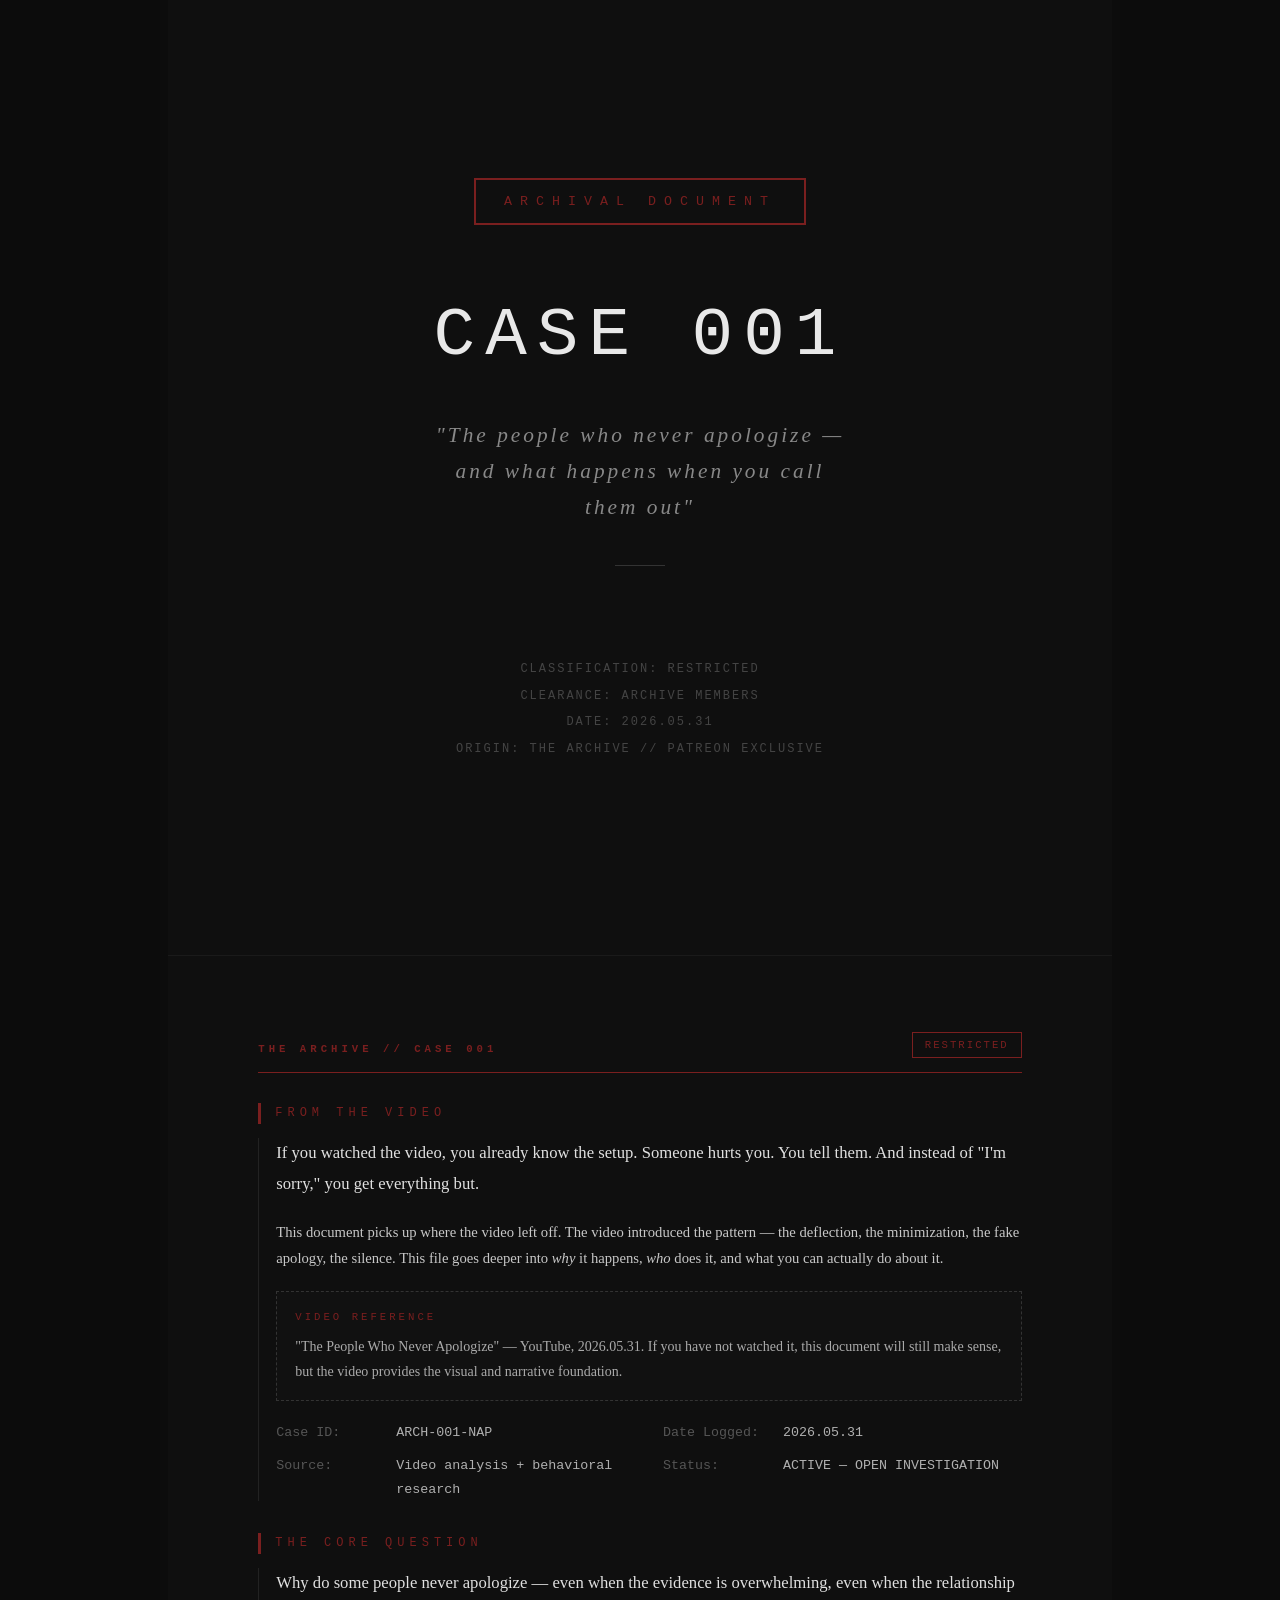
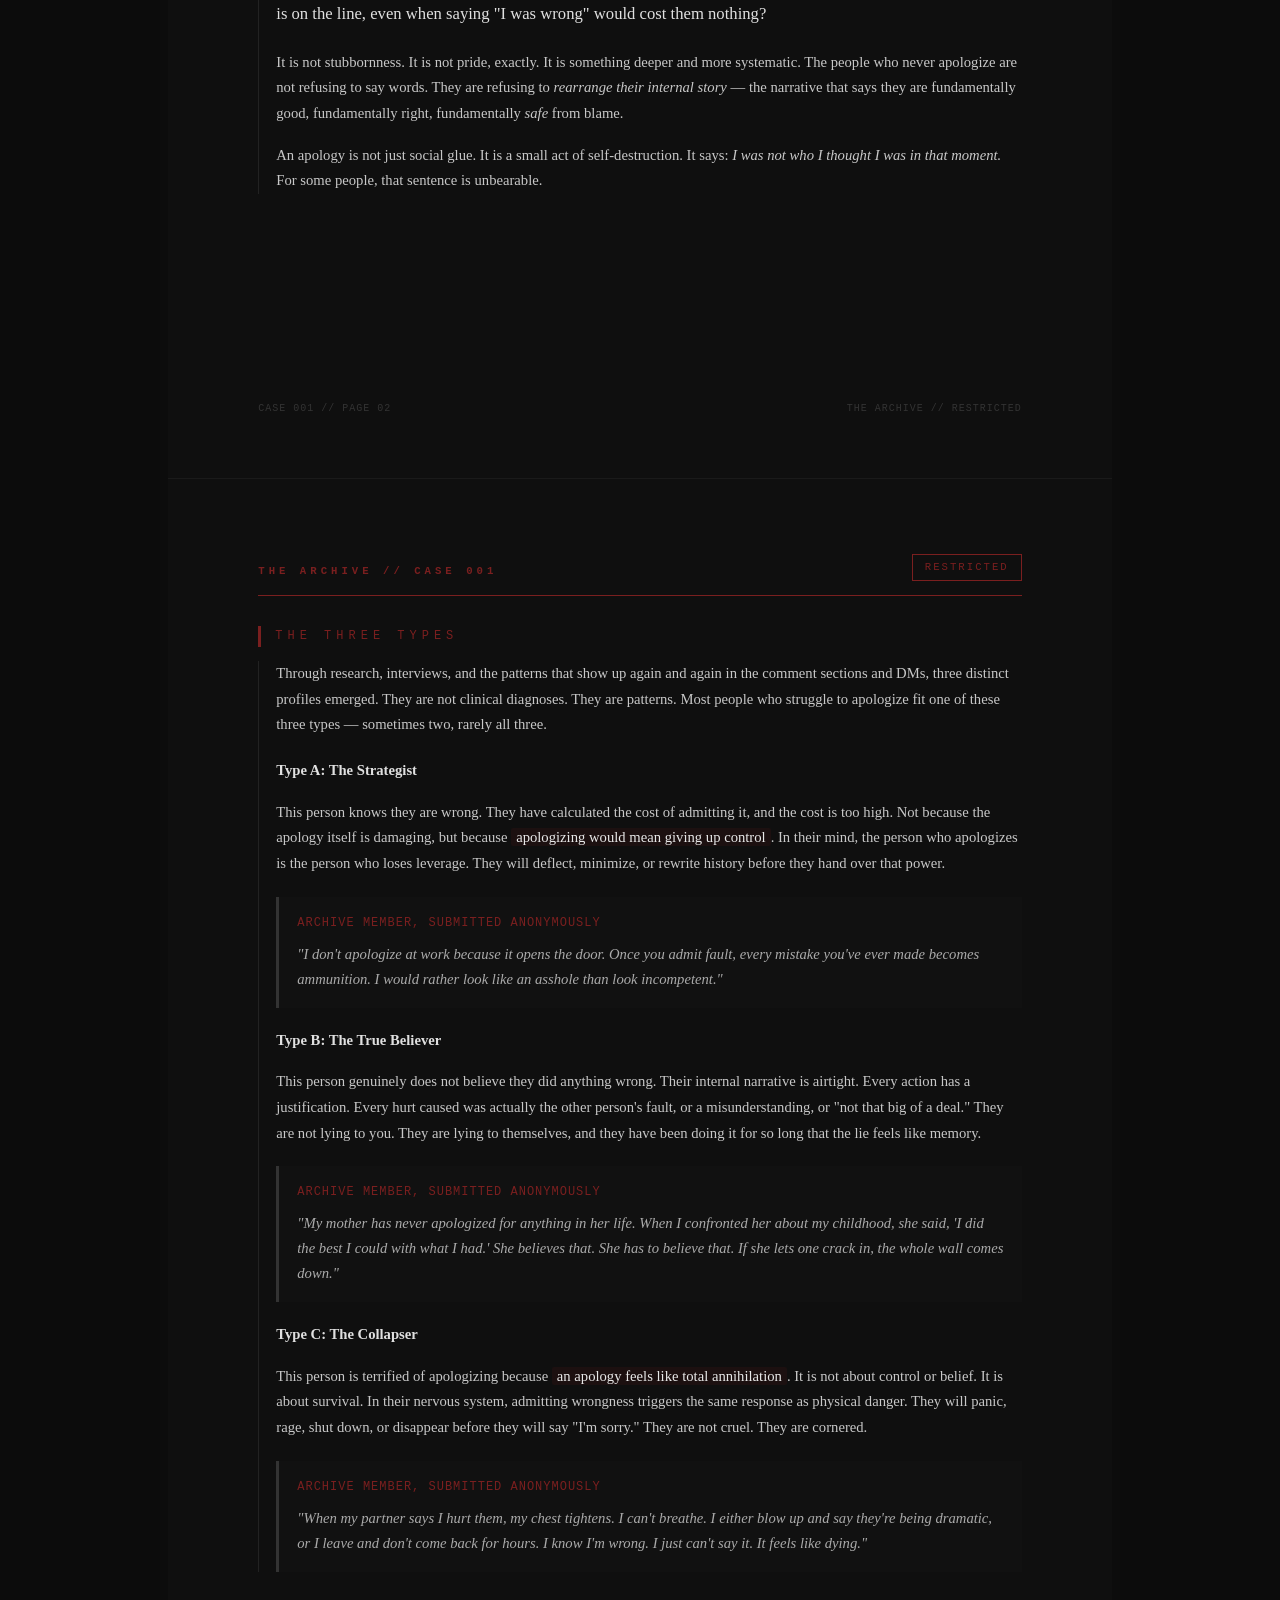
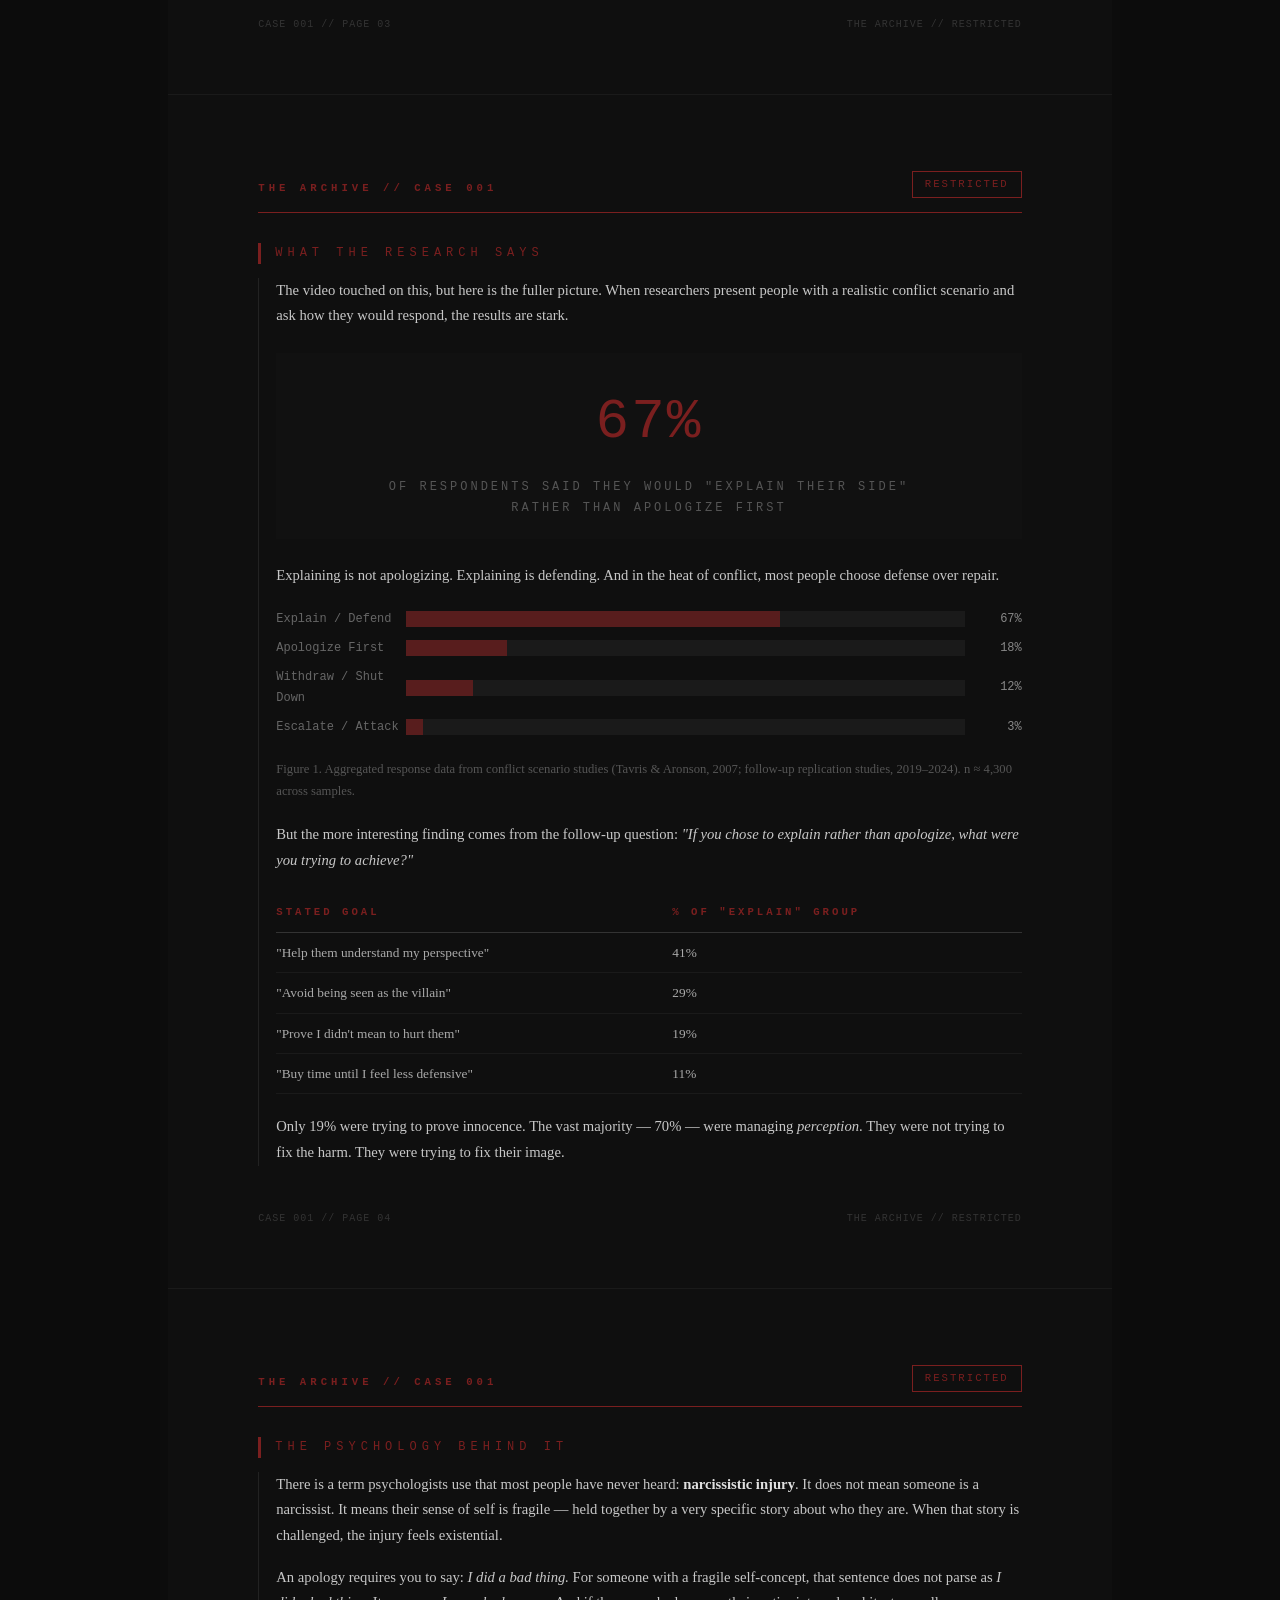
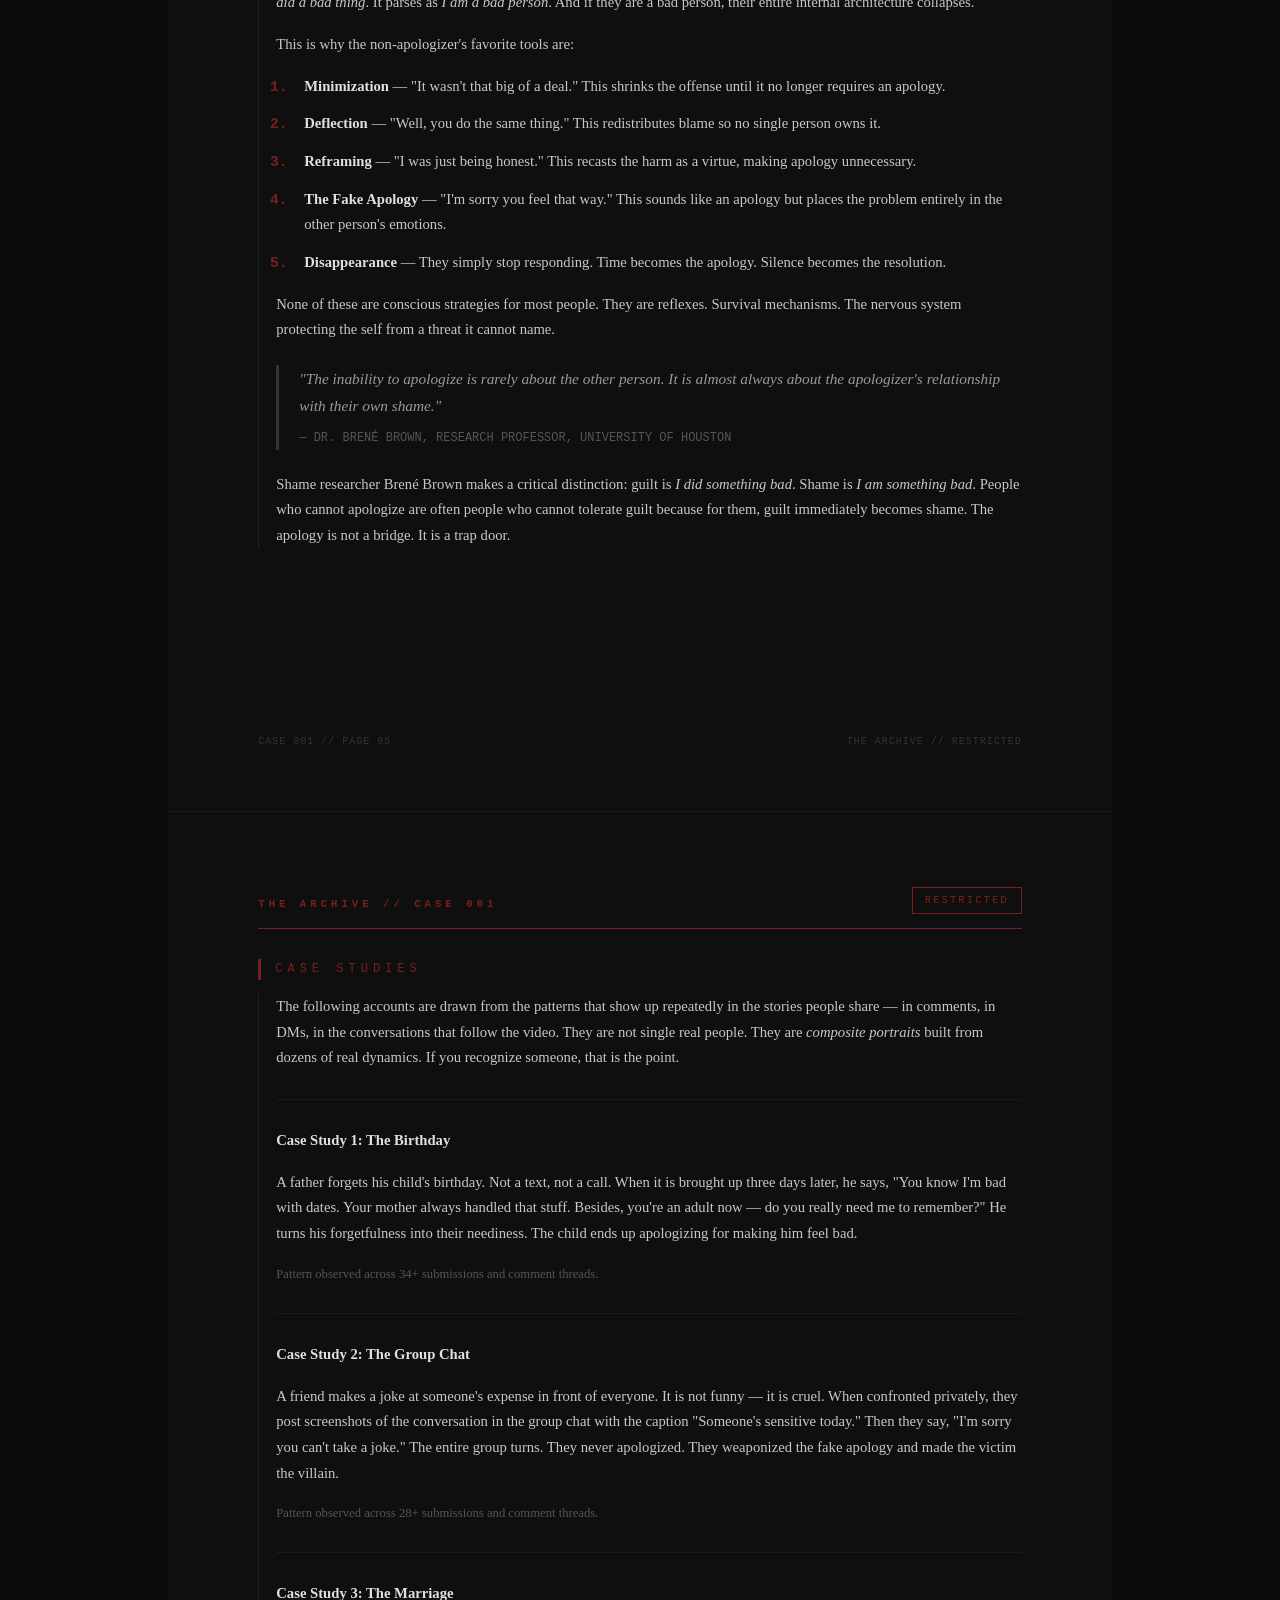
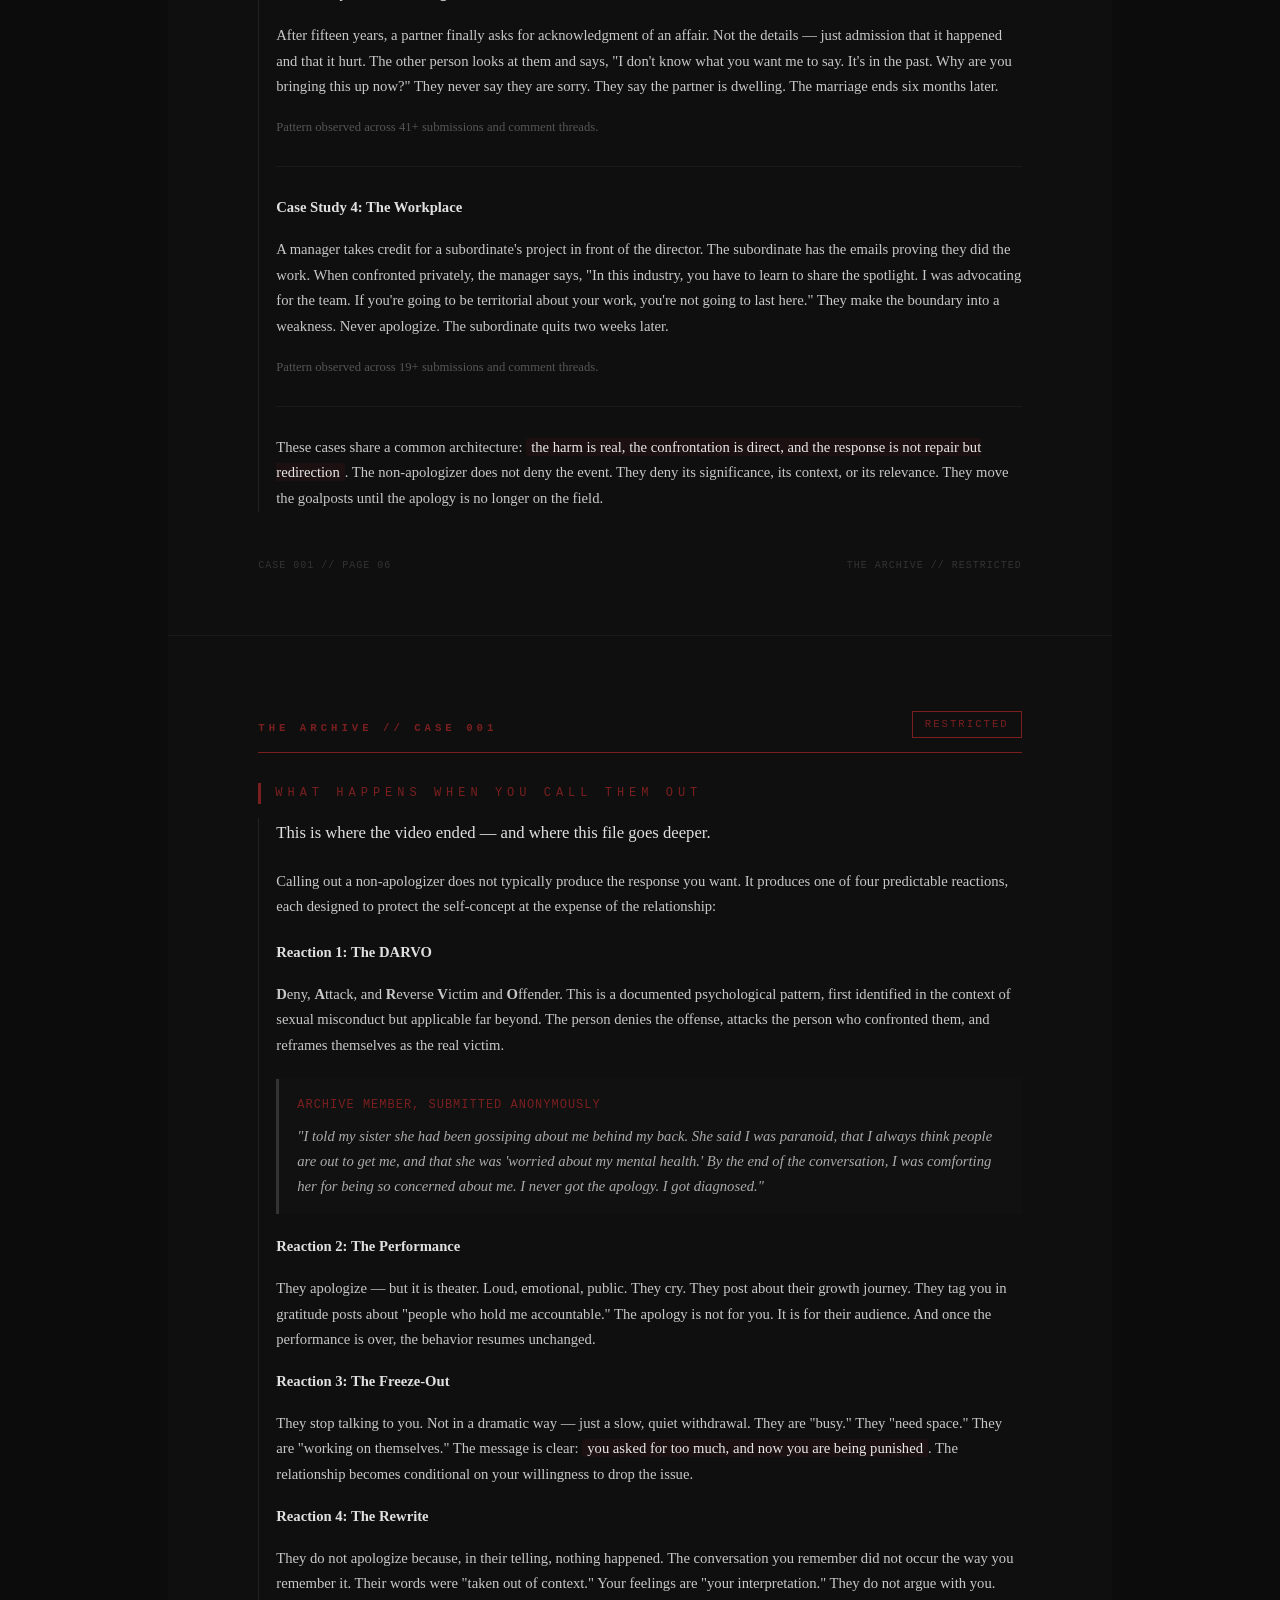
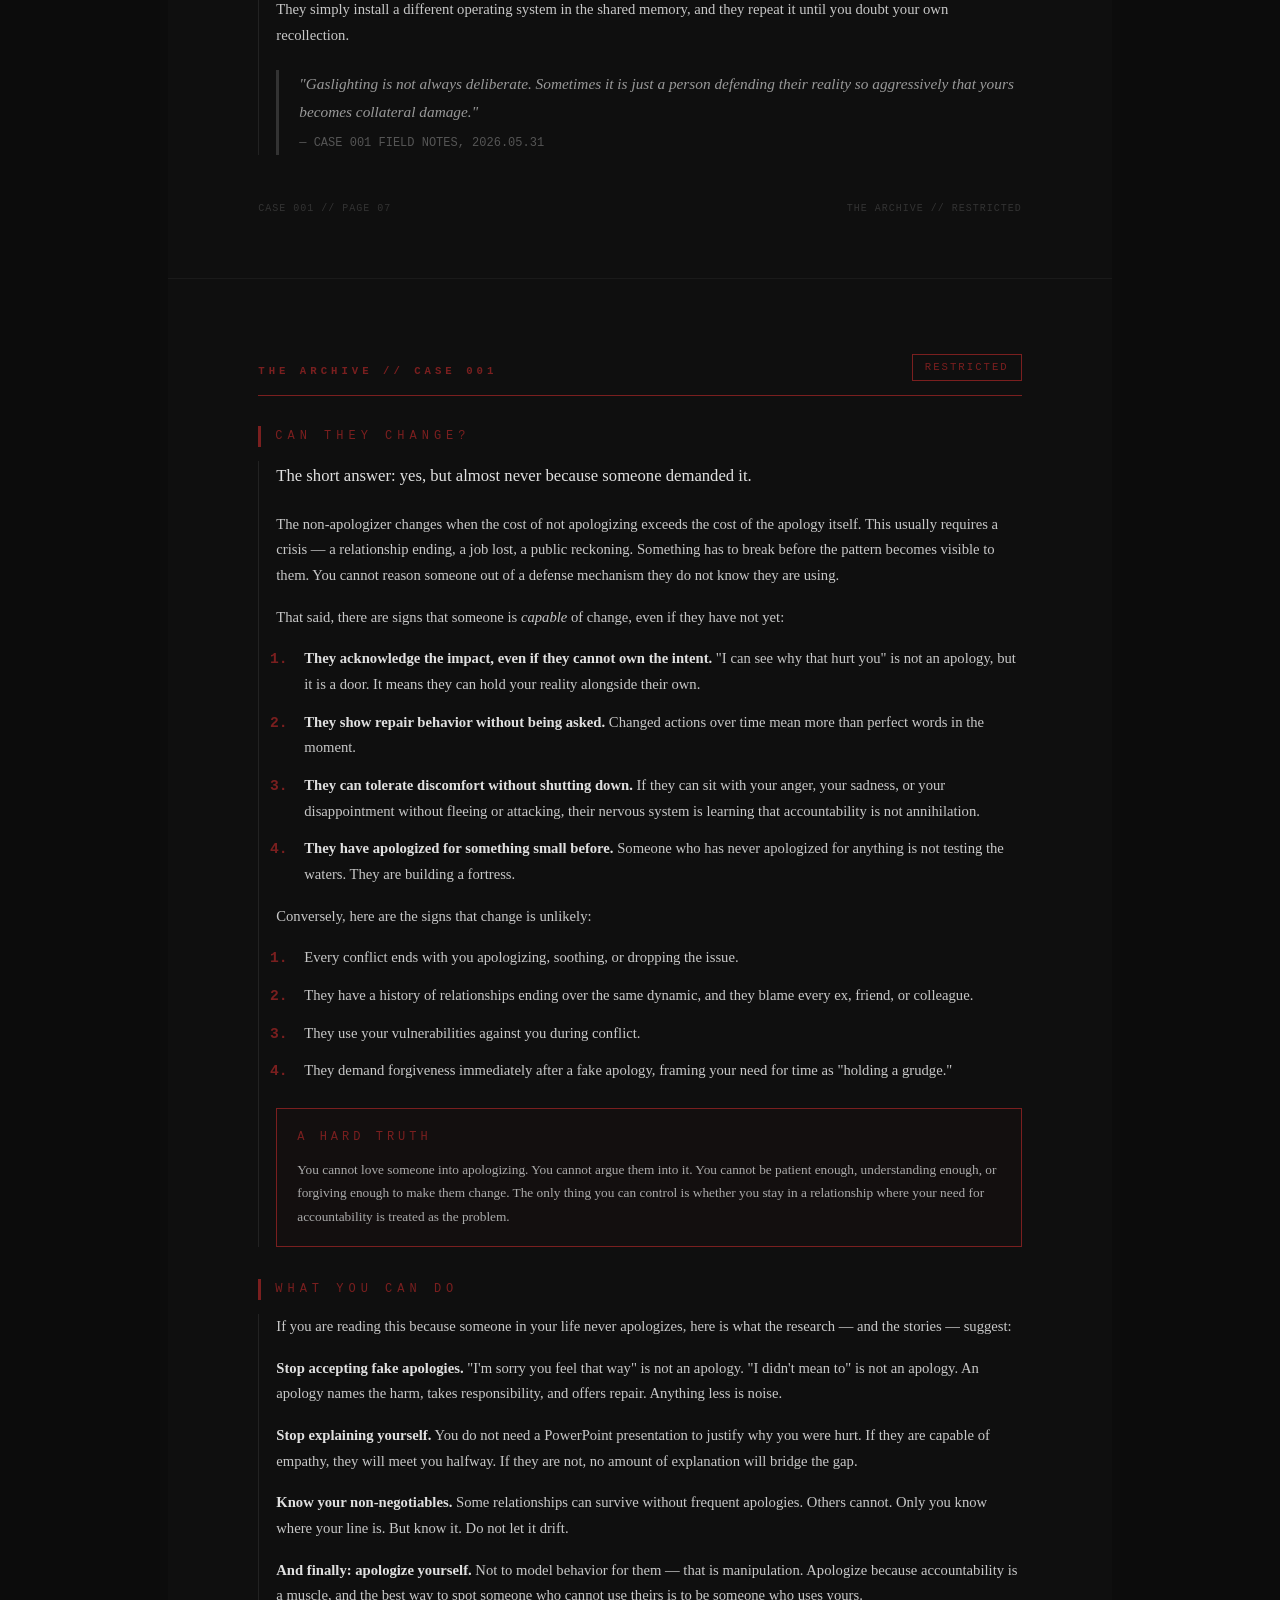
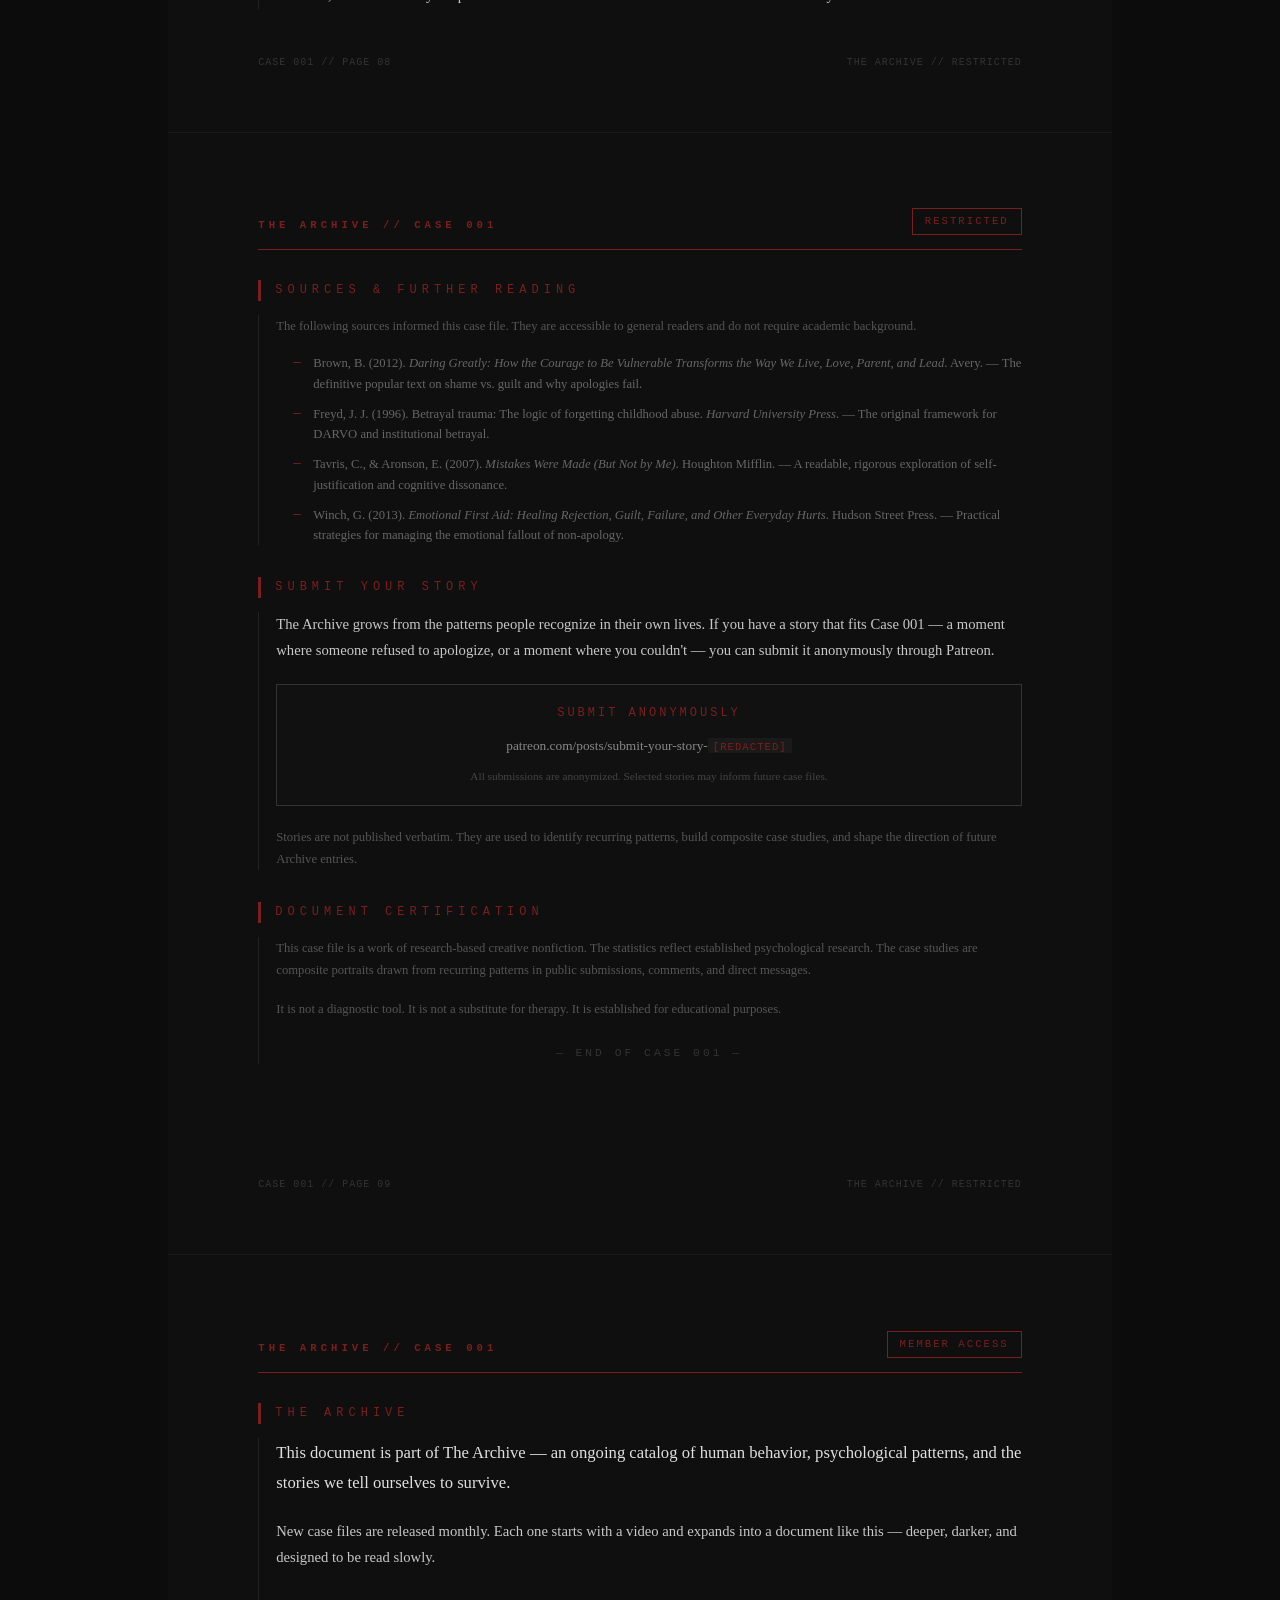
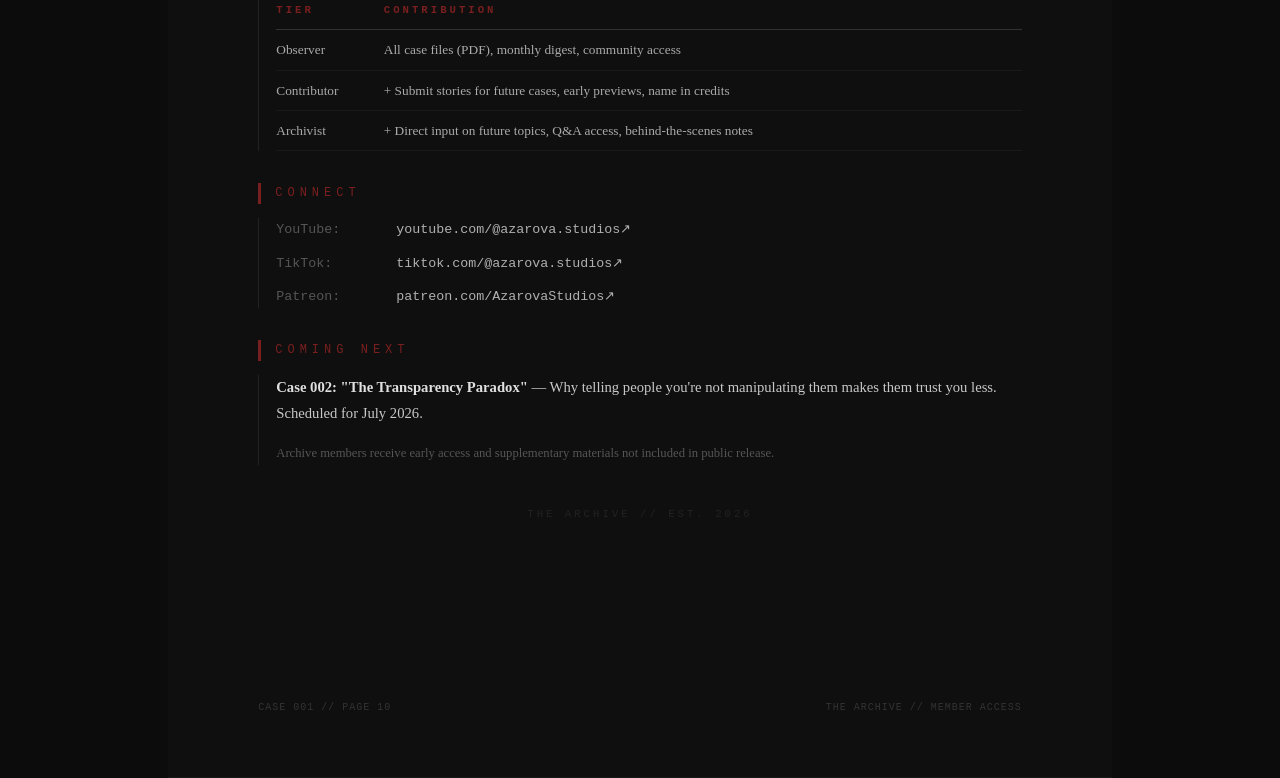
==== cases/case-001.html @ 7e2d09cf "Assessment: Note + Images" ====
<!DOCTYPE html>
<html lang="en">
<head>
<meta charset="UTF-8">
<meta name="viewport" content="width=device-width, initial-scale=1.0">
<link rel="stylesheet" href="./styles-case.css">
<title>CASE 001 — THE ARCHIVE</title>
<base target="_blank">
</head>
<body>

<!-- ==================== COVER ==================== -->
<div class="page cover-page">
  <div class="cover-stamp">ARCHIVAL DOCUMENT</div>
  <div class="cover-case">CASE 001</div>
  <div class="cover-title">"The people who never apologize — and what happens when you call them out"</div>
  <div class="cover-line"></div>
  <div class="cover-meta">
    CLASSIFICATION: RESTRICTED<br>
    CLEARANCE: ARCHIVE MEMBERS<br>
    DATE: 2026.05.31<br>
    ORIGIN: THE ARCHIVE // PATREON EXCLUSIVE
  </div>
</div>

<!-- ==================== PAGE 2 ==================== -->
<div class="page">
  <div class="page-content">
    <div class="doc-header">
      <div class="archive-stamp">THE ARCHIVE // CASE 001</div>
      <div class="classification">RESTRICTED</div>
    </div>

    <div class="section">
      <div class="section-label">From the Video</div>
      <div class="section-body">
        <p class="lead">If you watched the video, you already know the setup. Someone hurts you. You tell them. And instead of "I'm sorry," you get everything but.</p>

        <p>This document picks up where the video left off. The video introduced the pattern — the deflection, the minimization, the fake apology, the silence. This file goes deeper into <em>why</em> it happens, <em>who</em> does it, and what you can actually do about it.</p>

        <div class="video-bridge">
          <div class="bridge-label">VIDEO REFERENCE</div>
          <p>"The People Who Never Apologize" — YouTube, 2026.05.31. If you have not watched it, this document will still make sense, but the video provides the visual and narrative foundation.</p>
        </div>

        <div class="meta-grid">
          <div class="meta-item">
            <span class="meta-key">Case ID:</span>
            <span class="meta-val">ARCH-001-NAP</span>
          </div>
          <div class="meta-item">
            <span class="meta-key">Date Logged:</span>
            <span class="meta-val">2026.05.31</span>
          </div>
          <div class="meta-item">
            <span class="meta-key">Source:</span>
            <span class="meta-val">Video analysis + behavioral research</span>
          </div>
          <div class="meta-item">
            <span class="meta-key">Status:</span>
            <span class="meta-val">ACTIVE — OPEN INVESTIGATION</span>
          </div>
        </div>
      </div>
    </div>

    <div class="section">
      <div class="section-label">The Core Question</div>
      <div class="section-body">
        <p class="lead">Why do some people never apologize — even when the evidence is overwhelming, even when the relationship is on the line, even when saying "I was wrong" would cost them nothing?</p>

        <p>It is not stubbornness. It is not pride, exactly. It is something deeper and more systematic. The people who never apologize are not refusing to say words. They are refusing to <em>rearrange their internal story</em> — the narrative that says they are fundamentally good, fundamentally right, fundamentally <em>safe</em> from blame.</p>

        <p>An apology is not just social glue. It is a small act of self-destruction. It says: <em>I was not who I thought I was in that moment.</em> For some people, that sentence is unbearable.</p>
      </div>
    </div>
  </div>

  <div class="page-footer">
    <span>CASE 001 // PAGE 02</span>
    <span>THE ARCHIVE // RESTRICTED</span>
  </div>
</div>

<!-- ==================== PAGE 3 ==================== -->
<div class="page">
  <div class="page-content">
    <div class="doc-header">
      <div class="archive-stamp">THE ARCHIVE // CASE 001</div>
      <div class="classification">RESTRICTED</div>
    </div>

    <div class="section">
      <div class="section-label">The Three Types</div>
      <div class="section-body">
        <p>Through research, interviews, and the patterns that show up again and again in the comment sections and DMs, three distinct profiles emerged. They are not clinical diagnoses. They are patterns. Most people who struggle to apologize fit one of these three types — sometimes two, rarely all three.</p>

        <p style="margin-top:20px;"><strong style="color:#e0e0e0;">Type A: The Strategist</strong></p>
        <p>This person knows they are wrong. They have calculated the cost of admitting it, and the cost is too high. Not because the apology itself is damaging, but because <span class="highlight">apologizing would mean giving up control</span>. In their mind, the person who apologizes is the person who loses leverage. They will deflect, minimize, or rewrite history before they hand over that power.</p>

        <div class="testimony">
          <div class="subject">ARCHIVE MEMBER, SUBMITTED ANONYMOUSLY</div>
          <div class="quote">"I don't apologize at work because it opens the door. Once you admit fault, every mistake you've ever made becomes ammunition. I would rather look like an asshole than look incompetent."</div>
        </div>

        <p><strong style="color:#e0e0e0;">Type B: The True Believer</strong></p>
        <p>This person genuinely does not believe they did anything wrong. Their internal narrative is airtight. Every action has a justification. Every hurt caused was actually the other person's fault, or a misunderstanding, or "not that big of a deal." They are not lying to you. They are lying to themselves, and they have been doing it for so long that the lie feels like memory.</p>

        <div class="testimony">
          <div class="subject">ARCHIVE MEMBER, SUBMITTED ANONYMOUSLY</div>
          <div class="quote">"My mother has never apologized for anything in her life. When I confronted her about my childhood, she said, 'I did the best I could with what I had.' She believes that. She has to believe that. If she lets one crack in, the whole wall comes down."</div>
        </div>

        <p><strong style="color:#e0e0e0;">Type C: The Collapser</strong></p>
        <p>This person is terrified of apologizing because <span class="highlight">an apology feels like total annihilation</span>. It is not about control or belief. It is about survival. In their nervous system, admitting wrongness triggers the same response as physical danger. They will panic, rage, shut down, or disappear before they will say "I'm sorry." They are not cruel. They are cornered.</p>

        <div class="testimony">
          <div class="subject">ARCHIVE MEMBER, SUBMITTED ANONYMOUSLY</div>
          <div class="quote">"When my partner says I hurt them, my chest tightens. I can't breathe. I either blow up and say they're being dramatic, or I leave and don't come back for hours. I know I'm wrong. I just can't say it. It feels like dying."</div>
        </div>
      </div>
    </div>
  </div>

  <div class="page-footer">
    <span>CASE 001 // PAGE 03</span>
    <span>THE ARCHIVE // RESTRICTED</span>
  </div>
</div>

<!-- ==================== PAGE 4 ==================== -->
<div class="page">
  <div class="page-content">
    <div class="doc-header">
      <div class="archive-stamp">THE ARCHIVE // CASE 001</div>
      <div class="classification">RESTRICTED</div>
    </div>

    <div class="section">
      <div class="section-label">What the Research Says</div>
      <div class="section-body">
        <p>The video touched on this, but here is the fuller picture. When researchers present people with a realistic conflict scenario and ask how they would respond, the results are stark.</p>

        <div class="big-stat">
          <div class="number">67%</div>
          <div class="label">OF RESPONDENTS SAID THEY WOULD "EXPLAIN THEIR SIDE"<br>RATHER THAN APOLOGIZE FIRST</div>
        </div>

        <p>Explaining is not apologizing. Explaining is defending. And in the heat of conflict, most people choose defense over repair.</p>

        <div class="bar-chart">
          <div class="bar-row">
            <span class="bar-label">Explain / Defend</span>
            <div class="bar-track"><div class="bar-fill" style="width: 67%;"></div></div>
            <span class="bar-val">67%</span>
          </div>
          <div class="bar-row">
            <span class="bar-label">Apologize First</span>
            <div class="bar-track"><div class="bar-fill" style="width: 18%;"></div></div>
            <span class="bar-val">18%</span>
          </div>
          <div class="bar-row">
            <span class="bar-label">Withdraw / Shut Down</span>
            <div class="bar-track"><div class="bar-fill" style="width: 12%;"></div></div>
            <span class="bar-val">12%</span>
          </div>
          <div class="bar-row">
            <span class="bar-label">Escalate / Attack</span>
            <div class="bar-track"><div class="bar-fill" style="width: 3%;"></div></div>
            <span class="bar-val">3%</span>
          </div>
        </div>
        <p class="small" style="margin-bottom:20px;">Figure 1. Aggregated response data from conflict scenario studies (Tavris & Aronson, 2007; follow-up replication studies, 2019–2024). n ≈ 4,300 across samples.</p>

        <p>But the more interesting finding comes from the follow-up question: <em>"If you chose to explain rather than apologize, what were you trying to achieve?"</em></p>

        <table>
          <tr>
            <th>Stated Goal</th>
            <th>% of "Explain" Group</th>
          </tr>
          <tr>
            <td>"Help them understand my perspective"</td>
            <td>41%</td>
          </tr>
          <tr>
            <td>"Avoid being seen as the villain"</td>
            <td>29%</td>
          </tr>
          <tr>
            <td>"Prove I didn't mean to hurt them"</td>
            <td>19%</td>
          </tr>
          <tr>
            <td>"Buy time until I feel less defensive"</td>
            <td>11%</td>
          </tr>
        </table>

        <p>Only 19% were trying to prove innocence. The vast majority — 70% — were managing <em>perception</em>. They were not trying to fix the harm. They were trying to fix their image.</p>
      </div>
    </div>
  </div>

  <div class="page-footer">
    <span>CASE 001 // PAGE 04</span>
    <span>THE ARCHIVE // RESTRICTED</span>
  </div>
</div>

<!-- ==================== PAGE 5 ==================== -->
<div class="page">
  <div class="page-content">
    <div class="doc-header">
      <div class="archive-stamp">THE ARCHIVE // CASE 001</div>
      <div class="classification">RESTRICTED</div>
    </div>

    <div class="section">
      <div class="section-label">The Psychology Behind It</div>
      <div class="section-body">
        <p>There is a term psychologists use that most people have never heard: <strong style="color:#e0e0e0;">narcissistic injury</strong>. It does not mean someone is a narcissist. It means their sense of self is fragile — held together by a very specific story about who they are. When that story is challenged, the injury feels existential.</p>

        <p>An apology requires you to say: <em>I did a bad thing.</em> For someone with a fragile self-concept, that sentence does not parse as <em>I did a bad thing</em>. It parses as <em>I am a bad person</em>. And if they are a bad person, their entire internal architecture collapses.</p>

        <p>This is why the non-apologizer's favorite tools are:</p>

        <ol class="numbered-list">
          <li><strong style="color:#e0e0e0;">Minimization</strong> — "It wasn't that big of a deal." This shrinks the offense until it no longer requires an apology.</li>
          <li><strong style="color:#e0e0e0;">Deflection</strong> — "Well, you do the same thing." This redistributes blame so no single person owns it.</li>
          <li><strong style="color:#e0e0e0;">Reframing</strong> — "I was just being honest." This recasts the harm as a virtue, making apology unnecessary.</li>
          <li><strong style="color:#e0e0e0;">The Fake Apology</strong> — "I'm sorry you feel that way." This sounds like an apology but places the problem entirely in the other person's emotions.</li>
          <li><strong style="color:#e0e0e0;">Disappearance</strong> — They simply stop responding. Time becomes the apology. Silence becomes the resolution.</li>
        </ol>

        <p>None of these are conscious strategies for most people. They are reflexes. Survival mechanisms. The nervous system protecting the self from a threat it cannot name.</p>

        <div class="quote-block">
          "The inability to apologize is rarely about the other person. It is almost always about the apologizer's relationship with their own shame."
          <div class="source">— DR. BRENÉ BROWN, RESEARCH PROFESSOR, UNIVERSITY OF HOUSTON</div>
        </div>

        <p>Shame researcher Brené Brown makes a critical distinction: guilt is <em>I did something bad</em>. Shame is <em>I am something bad</em>. People who cannot apologize are often people who cannot tolerate guilt because for them, guilt immediately becomes shame. The apology is not a bridge. It is a trap door.</p>
      </div>
    </div>
  </div>

  <div class="page-footer">
    <span>CASE 001 // PAGE 05</span>
    <span>THE ARCHIVE // RESTRICTED</span>
  </div>
</div>

<!-- ==================== PAGE 6 ==================== -->
<div class="page">
  <div class="page-content">
    <div class="doc-header">
      <div class="archive-stamp">THE ARCHIVE // CASE 001</div>
      <div class="classification">RESTRICTED</div>
    </div>

    <div class="section">
      <div class="section-label">Case Studies</div>
      <div class="section-body">
        <p>The following accounts are drawn from the patterns that show up repeatedly in the stories people share — in comments, in DMs, in the conversations that follow the video. They are not single real people. They are <em>composite portraits</em> built from dozens of real dynamics. If you recognize someone, that is the point.</p>

        <hr>

        <p><strong style="color:#e0e0e0;">Case Study 1: The Birthday</strong></p>
        <p>A father forgets his child's birthday. Not a text, not a call. When it is brought up three days later, he says, "You know I'm bad with dates. Your mother always handled that stuff. Besides, you're an adult now — do you really need me to remember?" He turns his forgetfulness into their neediness. The child ends up apologizing for making him feel bad.</p>
        <p class="small">Pattern observed across 34+ submissions and comment threads.</p>

        <hr>

        <p><strong style="color:#e0e0e0;">Case Study 2: The Group Chat</strong></p>
        <p>A friend makes a joke at someone's expense in front of everyone. It is not funny — it is cruel. When confronted privately, they post screenshots of the conversation in the group chat with the caption "Someone's sensitive today." Then they say, "I'm sorry you can't take a joke." The entire group turns. They never apologized. They weaponized the fake apology and made the victim the villain.</p>
        <p class="small">Pattern observed across 28+ submissions and comment threads.</p>

        <hr>

        <p><strong style="color:#e0e0e0;">Case Study 3: The Marriage</strong></p>
        <p>After fifteen years, a partner finally asks for acknowledgment of an affair. Not the details — just admission that it happened and that it hurt. The other person looks at them and says, "I don't know what you want me to say. It's in the past. Why are you bringing this up now?" They never say they are sorry. They say the partner is dwelling. The marriage ends six months later.</p>
        <p class="small">Pattern observed across 41+ submissions and comment threads.</p>

        <hr>

        <p><strong style="color:#e0e0e0;">Case Study 4: The Workplace</strong></p>
        <p>A manager takes credit for a subordinate's project in front of the director. The subordinate has the emails proving they did the work. When confronted privately, the manager says, "In this industry, you have to learn to share the spotlight. I was advocating for the team. If you're going to be territorial about your work, you're not going to last here." They make the boundary into a weakness. Never apologize. The subordinate quits two weeks later.</p>
        <p class="small">Pattern observed across 19+ submissions and comment threads.</p>

        <hr>

        <p>These cases share a common architecture: <span class="highlight">the harm is real, the confrontation is direct, and the response is not repair but redirection</span>. The non-apologizer does not deny the event. They deny its significance, its context, or its relevance. They move the goalposts until the apology is no longer on the field.</p>
      </div>
    </div>
  </div>

  <div class="page-footer">
    <span>CASE 001 // PAGE 06</span>
    <span>THE ARCHIVE // RESTRICTED</span>
  </div>
</div>

<!-- ==================== PAGE 7 ==================== -->
<div class="page">
  <div class="page-content">
    <div class="doc-header">
      <div class="archive-stamp">THE ARCHIVE // CASE 001</div>
      <div class="classification">RESTRICTED</div>
    </div>

    <div class="section">
      <div class="section-label">What Happens When You Call Them Out</div>
      <div class="section-body">
        <p class="lead">This is where the video ended — and where this file goes deeper.</p>

        <p>Calling out a non-apologizer does not typically produce the response you want. It produces one of four predictable reactions, each designed to protect the self-concept at the expense of the relationship:</p>

        <p style="margin-top:20px;"><strong style="color:#e0e0e0;">Reaction 1: The DARVO</strong></p>
        <p><strong>D</strong>eny, <strong>A</strong>ttack, and <strong>R</strong>everse <strong>V</strong>ictim and <strong>O</strong>ffender. This is a documented psychological pattern, first identified in the context of sexual misconduct but applicable far beyond. The person denies the offense, attacks the person who confronted them, and reframes themselves as the real victim.</p>

        <div class="testimony">
          <div class="subject">ARCHIVE MEMBER, SUBMITTED ANONYMOUSLY</div>
          <div class="quote">"I told my sister she had been gossiping about me behind my back. She said I was paranoid, that I always think people are out to get me, and that she was 'worried about my mental health.' By the end of the conversation, I was comforting her for being so concerned about me. I never got the apology. I got diagnosed."</div>
        </div>

        <p><strong style="color:#e0e0e0;">Reaction 2: The Performance</strong></p>
        <p>They apologize — but it is theater. Loud, emotional, public. They cry. They post about their growth journey. They tag you in gratitude posts about "people who hold me accountable." The apology is not for you. It is for their audience. And once the performance is over, the behavior resumes unchanged.</p>

        <p><strong style="color:#e0e0e0;">Reaction 3: The Freeze-Out</strong></p>
        <p>They stop talking to you. Not in a dramatic way — just a slow, quiet withdrawal. They are "busy." They "need space." They are "working on themselves." The message is clear: <span class="highlight">you asked for too much, and now you are being punished</span>. The relationship becomes conditional on your willingness to drop the issue.</p>

        <p><strong style="color:#e0e0e0;">Reaction 4: The Rewrite</strong></p>
        <p>They do not apologize because, in their telling, nothing happened. The conversation you remember did not occur the way you remember it. Their words were "taken out of context." Your feelings are "your interpretation." They do not argue with you. They simply install a different operating system in the shared memory, and they repeat it until you doubt your own recollection.</p>

        <div class="quote-block">
          "Gaslighting is not always deliberate. Sometimes it is just a person defending their reality so aggressively that yours becomes collateral damage."
          <div class="source">— CASE 001 FIELD NOTES, 2026.05.31</div>
        </div>
      </div>
    </div>
  </div>

  <div class="page-footer">
    <span>CASE 001 // PAGE 07</span>
    <span>THE ARCHIVE // RESTRICTED</span>
  </div>
</div>

<!-- ==================== PAGE 8 ==================== -->
<div class="page">
  <div class="page-content">
    <div class="doc-header">
      <div class="archive-stamp">THE ARCHIVE // CASE 001</div>
      <div class="classification">RESTRICTED</div>
    </div>

    <div class="section">
      <div class="section-label">Can They Change?</div>
      <div class="section-body">
        <p class="lead">The short answer: yes, but almost never because someone demanded it.</p>

        <p>The non-apologizer changes when the cost of not apologizing exceeds the cost of the apology itself. This usually requires a crisis — a relationship ending, a job lost, a public reckoning. Something has to break before the pattern becomes visible to them. You cannot reason someone out of a defense mechanism they do not know they are using.</p>

        <p>That said, there are signs that someone is <em>capable</em> of change, even if they have not yet:</p>

        <ol class="numbered-list">
          <li><strong style="color:#e0e0e0;">They acknowledge the impact, even if they cannot own the intent.</strong> "I can see why that hurt you" is not an apology, but it is a door. It means they can hold your reality alongside their own.</li>
          <li><strong style="color:#e0e0e0;">They show repair behavior without being asked.</strong> Changed actions over time mean more than perfect words in the moment.</li>
          <li><strong style="color:#e0e0e0;">They can tolerate discomfort without shutting down.</strong> If they can sit with your anger, your sadness, or your disappointment without fleeing or attacking, their nervous system is learning that accountability is not annihilation.</li>
          <li><strong style="color:#e0e0e0;">They have apologized for something small before.</strong> Someone who has never apologized for anything is not testing the waters. They are building a fortress.</li>
        </ol>

        <p>Conversely, here are the signs that change is unlikely:</p>

        <ol class="numbered-list">
          <li>Every conflict ends with you apologizing, soothing, or dropping the issue.</li>
          <li>They have a history of relationships ending over the same dynamic, and they blame every ex, friend, or colleague.</li>
          <li>They use your vulnerabilities against you during conflict.</li>
          <li>They demand forgiveness immediately after a fake apology, framing your need for time as "holding a grudge."</li>
        </ol>

        <div class="warning-box">
          <div class="warn-title">A HARD TRUTH</div>
          <p>You cannot love someone into apologizing. You cannot argue them into it. You cannot be patient enough, understanding enough, or forgiving enough to make them change. The only thing you can control is whether you stay in a relationship where your need for accountability is treated as the problem.</p>
        </div>
      </div>
    </div>

    <div class="section">
      <div class="section-label">What You Can Do</div>
      <div class="section-body">
        <p>If you are reading this because someone in your life never apologizes, here is what the research — and the stories — suggest:</p>

        <p><strong style="color:#e0e0e0;">Stop accepting fake apologies.</strong> "I'm sorry you feel that way" is not an apology. "I didn't mean to" is not an apology. An apology names the harm, takes responsibility, and offers repair. Anything less is noise.</p>

        <p><strong style="color:#e0e0e0;">Stop explaining yourself.</strong> You do not need a PowerPoint presentation to justify why you were hurt. If they are capable of empathy, they will meet you halfway. If they are not, no amount of explanation will bridge the gap.</p>

        <p><strong style="color:#e0e0e0;">Know your non-negotiables.</strong> Some relationships can survive without frequent apologies. Others cannot. Only you know where your line is. But know it. Do not let it drift.</p>

        <p><strong style="color:#e0e0e0;">And finally: apologize yourself.</strong> Not to model behavior for them — that is manipulation. Apologize because accountability is a muscle, and the best way to spot someone who cannot use theirs is to be someone who uses yours.</p>
      </div>
    </div>
  </div>

  <div class="page-footer">
    <span>CASE 001 // PAGE 08</span>
    <span>THE ARCHIVE // RESTRICTED</span>
  </div>
</div>

<!-- ==================== PAGE 9 ==================== -->
<div class="page">
  <div class="page-content">
    <div class="doc-header">
      <div class="archive-stamp">THE ARCHIVE // CASE 001</div>
      <div class="classification">RESTRICTED</div>
    </div>

    <div class="section">
      <div class="section-label">Sources & Further Reading</div>
      <div class="section-body">
        <p class="small" style="margin-bottom:16px;">The following sources informed this case file. They are accessible to general readers and do not require academic background.</p>

        <ul class="ref-list">
          <li>Brown, B. (2012). <em>Daring Greatly: How the Courage to Be Vulnerable Transforms the Way We Live, Love, Parent, and Lead</em>. Avery. — The definitive popular text on shame vs. guilt and why apologies fail.</li>
          <li>Freyd, J. J. (1996). Betrayal trauma: The logic of forgetting childhood abuse. <em>Harvard University Press</em>. — The original framework for DARVO and institutional betrayal.</li>
          <li>Tavris, C., & Aronson, E. (2007). <em>Mistakes Were Made (But Not by Me)</em>. Houghton Mifflin. — A readable, rigorous exploration of self-justification and cognitive dissonance.</li>
          <li>Winch, G. (2013). <em>Emotional First Aid: Healing Rejection, Guilt, Failure, and Other Everyday Hurts</em>. Hudson Street Press. — Practical strategies for managing the emotional fallout of non-apology.</li>
        </ul>
      </div>
    </div>

    <div class="section">
      <div class="section-label">Submit Your Story</div>
      <div class="section-body">
        <p>The Archive grows from the patterns people recognize in their own lives. If you have a story that fits Case 001 — a moment where someone refused to apologize, or a moment where you couldn't — you can submit it anonymously through Patreon.</p>

        <div class="submit-box">
          <div class="submit-label">SUBMIT ANONYMOUSLY</div>
          <p>patreon.com/posts/submit-your-story-<span class="redacted"></span></p>
          <p style="margin-top:10px; font-size:8.5pt; color:#444;">All submissions are anonymized. Selected stories may inform future case files.</p>
        </div>

        <p class="small">Stories are not published verbatim. They are used to identify recurring patterns, build composite case studies, and shape the direction of future Archive entries.</p>
      </div>
    </div>

    <div class="section">
      <div class="section-label">Document Certification</div>
      <div class="section-body">
        <p class="small">This case file is a work of research-based creative nonfiction. The statistics reflect established psychological research. The case studies are composite portraits drawn from recurring patterns in public submissions, comments, and direct messages.</p>

        <p class="small">It is not a diagnostic tool. It is not a substitute for therapy. It is established for educational purposes.</p>

        <p style="font-size:8.5pt; color:#333; margin-top:24px; text-align:center; letter-spacing:3px; font-family:'Courier New',monospace;">— END OF CASE 001 —</p>
      </div>
    </div>
  </div>

  <div class="page-footer">
    <span>CASE 001 // PAGE 09</span>
    <span>THE ARCHIVE // RESTRICTED</span>
  </div>
</div>

<!-- ==================== PAGE 10 — ACCESS ==================== -->
<div class="page">
  <div class="page-content">
    <div class="doc-header">
      <div class="archive-stamp">THE ARCHIVE // CASE 001</div>
      <div class="classification">MEMBER ACCESS</div>
    </div>

    <div class="section">
      <div class="section-label">The Archive</div>
      <div class="section-body">
        <p class="lead">This document is part of The Archive — an ongoing catalog of human behavior, psychological patterns, and the stories we tell ourselves to survive.</p>

        <p>New case files are released monthly. Each one starts with a video and expands into a document like this — deeper, darker, and designed to be read slowly.</p>

        <table>
          <tr>
            <th>Tier</th>
            <th>Contribution</th>
          </tr>
          <tr>
            <td>Observer</td>
            <td>All case files (PDF), monthly digest, community access</td>
          </tr>
          <tr>
            <td>Contributor</td>
            <td>+ Submit stories for future cases, early previews, name in credits</td>
          </tr>
          <tr>
            <td>Archivist</td>
            <td>+ Direct input on future topics, Q&A access, behind-the-scenes notes</td>
          </tr>
        </table>
      </div>
    </div>


    <div class="section">
      <div class="section-label">Connect</div>
      <div class="section-body">
        <div class="meta-grid" style="grid-template-columns: 1fr;">
          <div class="meta-item">
            <span class="meta-key">YouTube:</span>
            <a href="https://www.youtube.com/@azarova.studios" style="text-decoration: none;"><span class="meta-val">youtube.com/@azarova.studios↗</span></a>
          </div>
          <div class="meta-item">
            <span class="meta-key">TikTok:</span>
            <a href="https://www.tiktok.com/@azarova.studios" style="text-decoration: none;"><span class="meta-val">tiktok.com/@azarova.studios↗</span></a>
          </div>
          <div class="meta-item">
            <span class="meta-key">Patreon:</span>
            <a href="https://www.patreon.com/cw/AzarovaStudios" style="text-decoration: none;"><span class="meta-val">patreon.com/AzarovaStudios↗</span></a>
          </div>
        </div>
      </div>
    </div>

    <div class="section">
      <div class="section-label">Coming Next</div>
      <div class="section-body">
        <p><strong style="color:#e0e0e0;">Case 002: "The Transparency Paradox"</strong> — Why telling people you're not manipulating them makes them trust you less. Scheduled for July 2026.</p>

        <p class="small" style="margin-top:16px;">Archive members receive early access and supplementary materials not included in public release.</p>
      </div>
    </div>

    <p style="text-align:center; margin-top:40px; font-size:8pt; color:#222; letter-spacing:3px; font-family:'Courier New',monospace;">THE ARCHIVE // EST. 2026</p>
  </div>

  <div class="page-footer">
    <span>CASE 001 // PAGE 10</span>
    <span>THE ARCHIVE // MEMBER ACCESS</span>
  </div>
</div>

</body>
</html>
---- cases/styles-case.css ----
@page {
    size: A4 portrait;
    margin: 20mm 24mm 24mm 24mm;
  }

  * {
    margin: 0;
    padding: 0;
    box-sizing: border-box;
  }

  body {
    font-family: 'Georgia', 'Times New Roman', serif;
    background: #0c0c0c;
    color: #d0d0d0;
    line-height: 1.75;
    font-size: 11pt;
  }

  .page {
    width: 250mm;
    min-height: 297mm;
    padding: 20mm 24mm 24mm 24mm;
    margin: 0 auto;
    background: #0f0f0f;
    position: relative;
    page-break-after: always;
    border-bottom: 1px solid #1a1a1a;
  }

  .page:last-child {
    page-break-after: auto;
  }

  .doc-header {
    border-bottom: 1.5px solid #7a1f1f;
    padding-bottom: 14px;
    margin-bottom: 30px;
    display: flex;
    justify-content: space-between;
    align-items: flex-end;
  }

  .archive-stamp {
    font-family: 'Courier New', monospace;
    font-size: 8pt;
    color: #7a1f1f;
    letter-spacing: 4px;
    font-weight: bold;
  }

  .classification {
    font-family: 'Courier New', monospace;
    font-size: 8pt;
    color: #7a1f1f;
    border: 1px solid #7a1f1f;
    padding: 3px 12px;
    letter-spacing: 2px;
  }

  .cover-page {
    display: flex;
    flex-direction: column;
    justify-content: center;
    align-items: center;
    text-align: center;
    min-height: 253mm;
  }

  .cover-stamp {
    font-family: 'Courier New', monospace;
    font-size: 10pt;
    color: #7a1f1f;
    letter-spacing: 8px;
    margin-bottom: 50px;
    border: 2px solid #7a1f1f;
    padding: 10px 28px;
  }

  .cover-case {
    font-family: 'Courier New', monospace;
    font-size: 52pt;
    color: #e8e8e8;
    letter-spacing: 10px;
    margin-bottom: 20px;
  }

  .cover-title {
    font-size: 16pt;
    color: #888;
    letter-spacing: 3px;
    max-width: 420px;
    line-height: 1.7;
    font-style: italic;
  }

  .cover-line {
    width: 50px;
    height: 1px;
    background: #333;
    margin: 40px auto;
  }

  .cover-meta {
    font-family: 'Courier New', monospace;
    margin-top: 50px;
    font-size: 9pt;
    color: #444;
    letter-spacing: 2px;
    line-height: 2.2;
  }

  .section {
    margin-bottom: 32px;
  }

  .section-label {
    font-family: 'Courier New', monospace;
    font-size: 9pt;
    color: #7a1f1f;
    letter-spacing: 5px;
    text-transform: uppercase;
    margin-bottom: 14px;
    border-left: 3px solid #7a1f1f;
    padding-left: 14px;
  }

  .section-body {
    padding-left: 17px;
    border-left: 1px solid #222;
  }

  p {
    margin-bottom: 16px;
    text-align: left;
    color: #c8c8c8;
  }

  p.lead {
    font-size: 12.5pt;
    color: #e0e0e0;
    line-height: 1.85;
    margin-bottom: 20px;
  }

  .highlight {
    color: #e8e8e8;
    background: rgba(122, 31, 31, 0.12);
    padding: 1px 5px;
    border-radius: 2px;
  }

  .redacted {
    background: #1a1a1a;
    color: transparent;
    user-select: none;
    padding: 0 5px;
    border-radius: 2px;
  }

  .redacted::after {
    content: "[REDACTED]";
    color: #7a1f1f;
    font-family: 'Courier New', monospace;
    font-size: 8pt;
    letter-spacing: 1px;
  }

  .quote-block {
    border-left: 3px solid #333;
    padding-left: 20px;
    margin: 22px 0;
    color: #999;
    font-style: italic;
    font-size: 11.5pt;
    line-height: 1.8;
  }

  .quote-block .source {
    font-style: normal;
    font-size: 9pt;
    color: #555;
    margin-top: 8px;
    font-family: 'Courier New', monospace;
  }

  .meta-grid {
    display: grid;
    grid-template-columns: 1fr 1fr;
    gap: 10px 28px;
    font-size: 10pt;
    margin-bottom: 24px;
    font-family: 'Courier New', monospace;
  }

  .meta-item {
    display: flex;
  }

  .meta-key {
    color: #555;
    min-width: 120px;
  }

  .meta-val {
    color: #b0b0b0;
  }

  .warning-box {
    border: 1px solid #7a1f1f;
    padding: 18px 20px;
    margin: 24px 0;
    background: rgba(122, 31, 31, 0.04);
  }

  .warning-box .warn-title {
    font-family: 'Courier New', monospace;
    color: #7a1f1f;
    font-size: 9pt;
    letter-spacing: 4px;
    margin-bottom: 10px;
  }

  .warning-box p {
    margin-bottom: 0;
    font-size: 10pt;
    color: #aaa;
  }

  .testimony {
    margin: 20px 0;
    padding: 16px 18px;
    background: #111;
    border-left: 3px solid #333;
  }

  .testimony .subject {
    font-family: 'Courier New', monospace;
    font-size: 9pt;
    color: #7a1f1f;
    margin-bottom: 8px;
    letter-spacing: 1px;
  }

  .testimony .quote {
    color: #aaa;
    font-style: italic;
    font-size: 11pt;
    line-height: 1.7;
  }

  .numbered-list {
    padding-left: 20px;
    margin: 16px 0;
  }

  .numbered-list li {
    margin-bottom: 12px;
    color: #c8c8c8;
    padding-left: 8px;
  }

  .numbered-list li::marker {
    color: #7a1f1f;
    font-family: 'Courier New', monospace;
    font-weight: bold;
  }

  table {
    width: 100%;
    border-collapse: collapse;
    margin: 20px 0;
    font-size: 10pt;
  }

  th {
    text-align: left;
    color: #7a1f1f;
    font-family: 'Courier New', monospace;
    font-size: 8pt;
    letter-spacing: 3px;
    text-transform: uppercase;
    padding: 10px 0;
    border-bottom: 1px solid #333;
  }

  td {
    padding: 8px 0;
    border-bottom: 1px solid #1a1a1a;
    color: #aaa;
  }

  .bar-chart {
    margin: 20px 0;
  }

  .bar-row {
    display: flex;
    align-items: center;
    margin-bottom: 8px;
    font-size: 9pt;
    font-family: 'Courier New', monospace;
  }

  .bar-label {
    width: 130px;
    color: #666;
  }

  .bar-track {
    flex: 1;
    height: 16px;
    background: #1a1a1a;
    position: relative;
    margin-right: 12px;
  }

  .bar-fill {
    height: 100%;
    background: #7a1f1f;
    opacity: 0.65;
  }

  .bar-val {
    width: 45px;
    text-align: right;
    color: #888;
    font-size: 9pt;
  }

  .page-footer {
    position: absolute;
    bottom: 16mm;
    left: 24mm;
    right: 24mm;
    display: flex;
    justify-content: space-between;
    font-family: 'Courier New', monospace;
    font-size: 7.5pt;
    color: #333;
    letter-spacing: 1px;
  }

  .access-block {
    margin-top: 28px;
    padding: 20px;
    border: 1px dashed #333;
    text-align: center;
  }

  .access-block p {
    text-align: center;
    font-size: 10pt;
    color: #666;
    margin-bottom: 10px;
  }

  .access-block a {
    color: #7a1f1f;
    text-decoration: none;
    letter-spacing: 1px;
    font-family: 'Courier New', monospace;
  }

  .ref-list {
    font-size: 9.5pt;
    color: #666;
    padding-left: 17px;
    list-style: none;
  }

  .ref-list li {
    margin-bottom: 10px;
    position: relative;
    padding-left: 20px;
    line-height: 1.6;
  }

  .ref-list li::before {
    content: "—";
    position: absolute;
    left: 0;
    color: #7a1f1f;
    font-family: 'Courier New', monospace;
  }

  hr {
    border: none;
    border-top: 1px solid #1a1a1a;
    margin: 28px 0;
  }

  .small {
    font-size: 9.5pt;
    color: #555;
  }

  .sig-block {
    margin-top: 32px;
    display: flex;
    justify-content: space-between;
  }

  .sig-line {
    width: 170px;
    border-bottom: 1px solid #333;
    margin-bottom: 6px;
  }

  .sig-label {
    font-family: 'Courier New', monospace;
    font-size: 8pt;
    color: #444;
    letter-spacing: 1px;
  }

  .footnote {
    font-size: 8.5pt;
    color: #444;
    margin-top: 6px;
    font-family: 'Courier New', monospace;
  }

  .footnote-ref {
    color: #7a1f1f;
    font-size: 7.5pt;
    vertical-align: super;
    font-family: 'Courier New', monospace;
  }

  .stamp-overlay {
    position: absolute;
    top: 50%;
    left: 50%;
    transform: translate(-50%, -50%) rotate(-12deg);
    border: 3px solid #7a1f1f;
    color: #7a1f1f;
    font-family: 'Courier New', monospace;
    font-size: 22pt;
    letter-spacing: 6px;
    padding: 14px 32px;
    opacity: 0.1;
    pointer-events: none;
    z-index: 0;
  }

  .page-content {
    position: relative;
    z-index: 1;
  }

  .big-stat {
    margin: 24px 0;
    padding: 20px;
    background: #111;
    text-align: center;
  }

  .big-stat .number {
    font-family: 'Courier New', monospace;
    font-size: 42pt;
    color: #7a1f1f;
    letter-spacing: 2px;
  }

  .big-stat .label {
    font-size: 9pt;
    color: #555;
    letter-spacing: 3px;
    margin-top: 6px;
    font-family: 'Courier New', monospace;
  }

  .video-bridge {
    border: 1px dashed #333;
    padding: 16px 18px;
    margin: 20px 0;
    background: #111;
  }

  .video-bridge .bridge-label {
    font-family: 'Courier New', monospace;
    font-size: 8pt;
    color: #7a1f1f;
    letter-spacing: 3px;
    margin-bottom: 8px;
  }

  .video-bridge p {
    margin-bottom: 0;
    font-size: 10.5pt;
    color: #aaa;
  }

  .submit-box {
    border: 1px solid #333;
    padding: 18px 20px;
    margin: 20px 0;
    background: #111;
    text-align: center;
  }

  .submit-box .submit-label {
    font-family: 'Courier New', monospace;
    font-size: 9pt;
    color: #7a1f1f;
    letter-spacing: 3px;
    margin-bottom: 10px;
  }

  .submit-box p {
    text-align: center;
    font-size: 10pt;
    color: #888;
    margin-bottom: 0;
  }
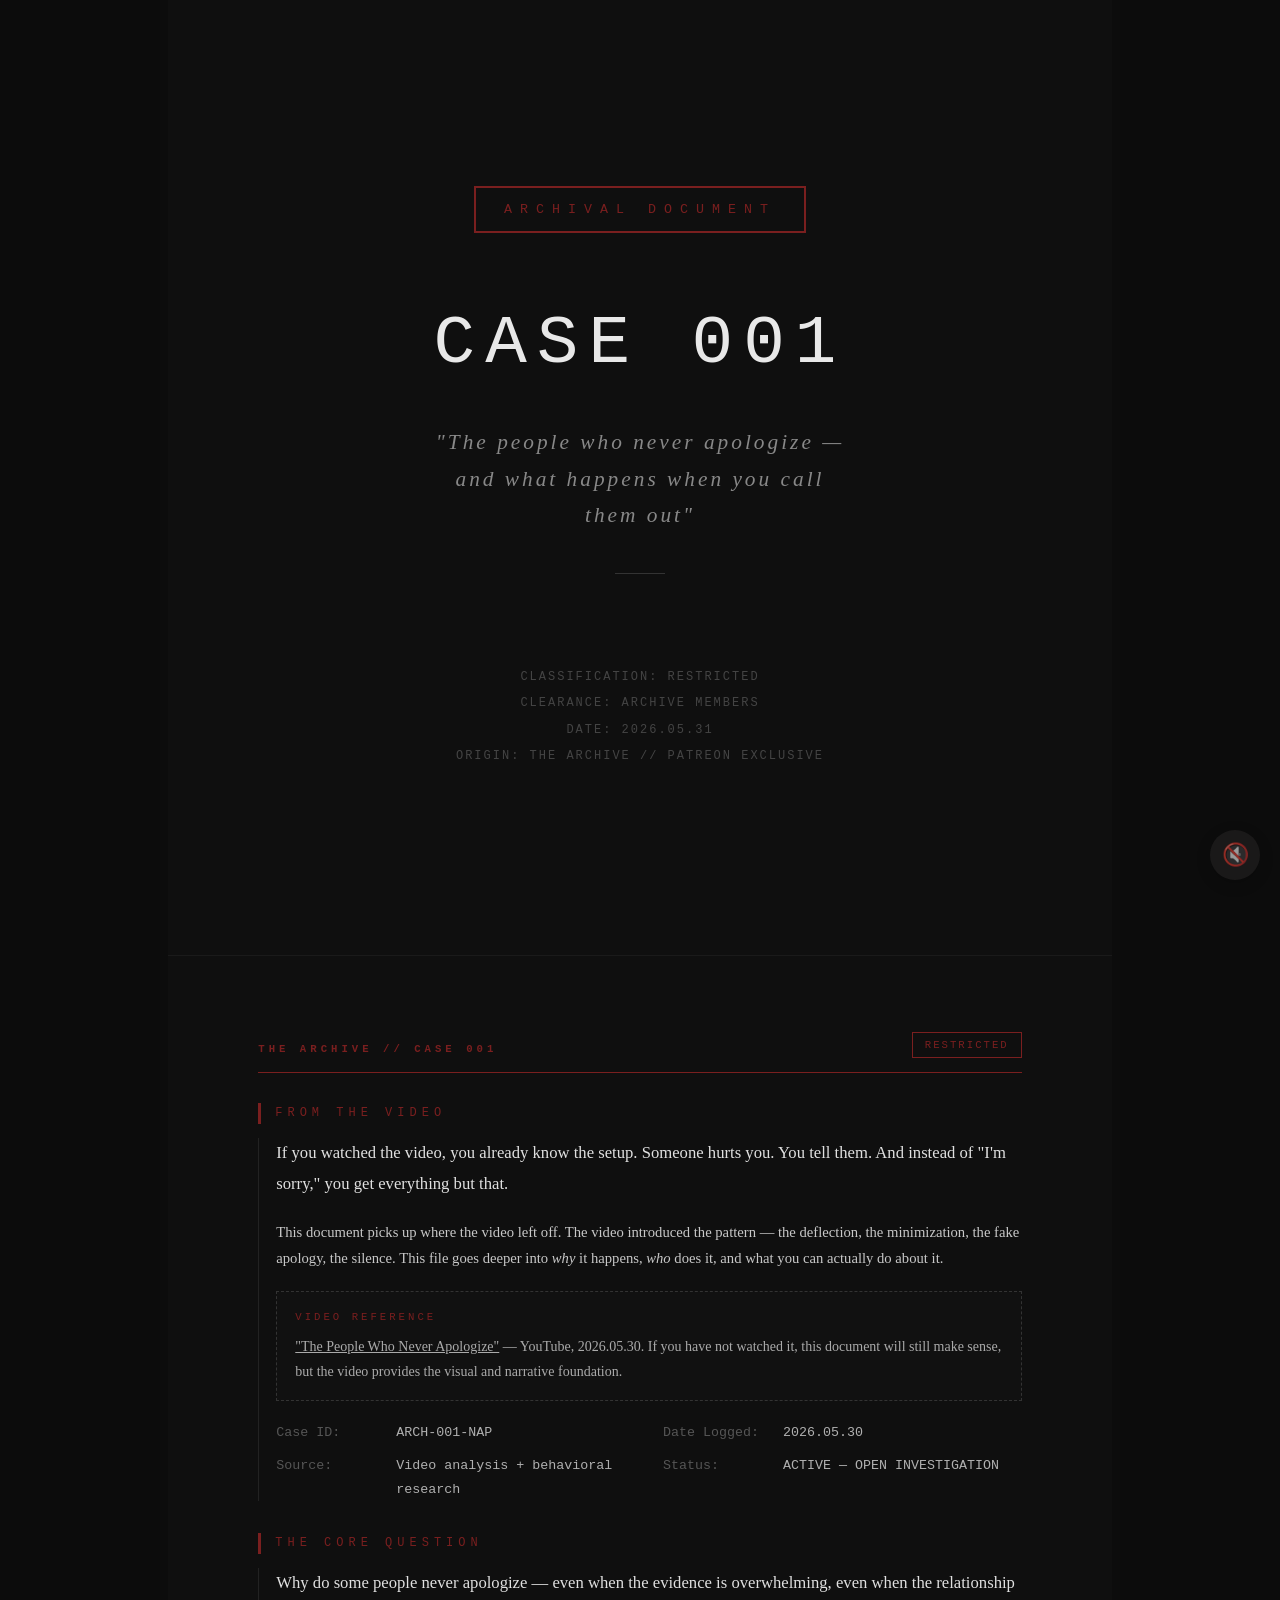
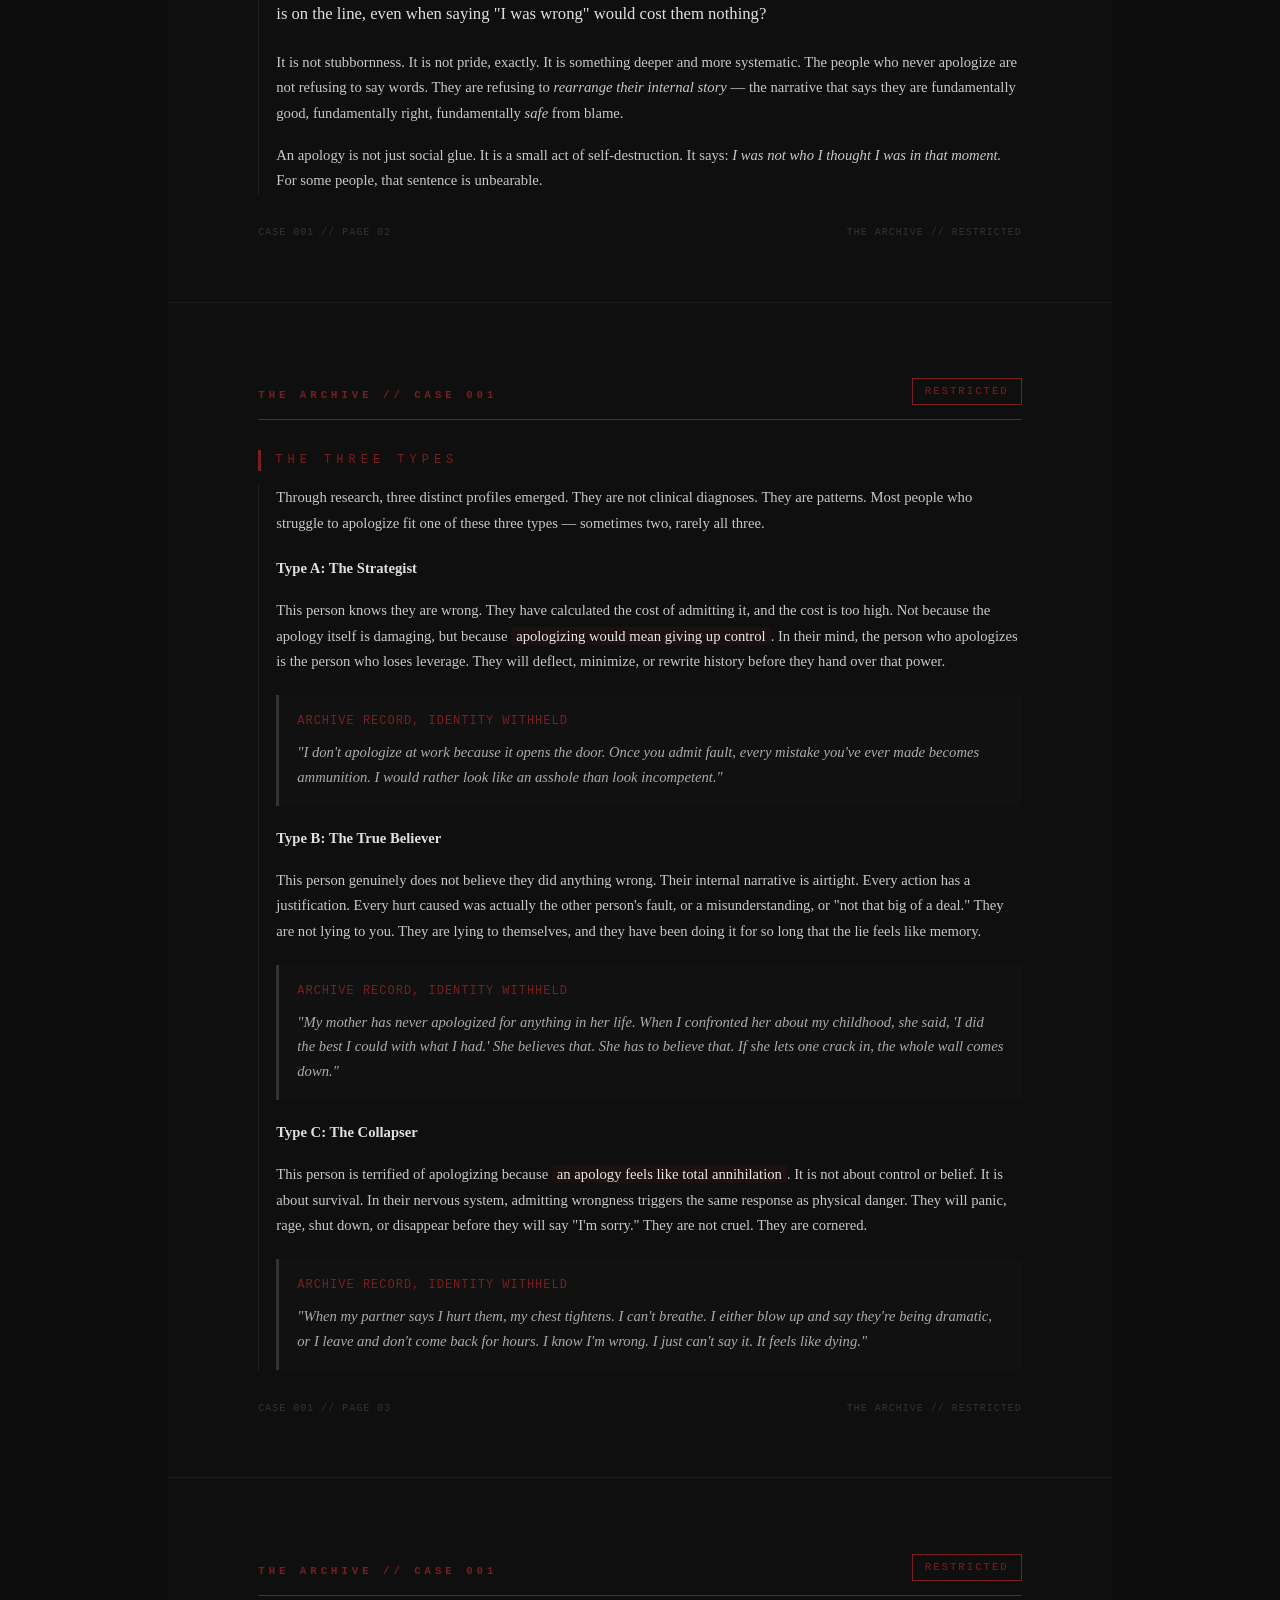
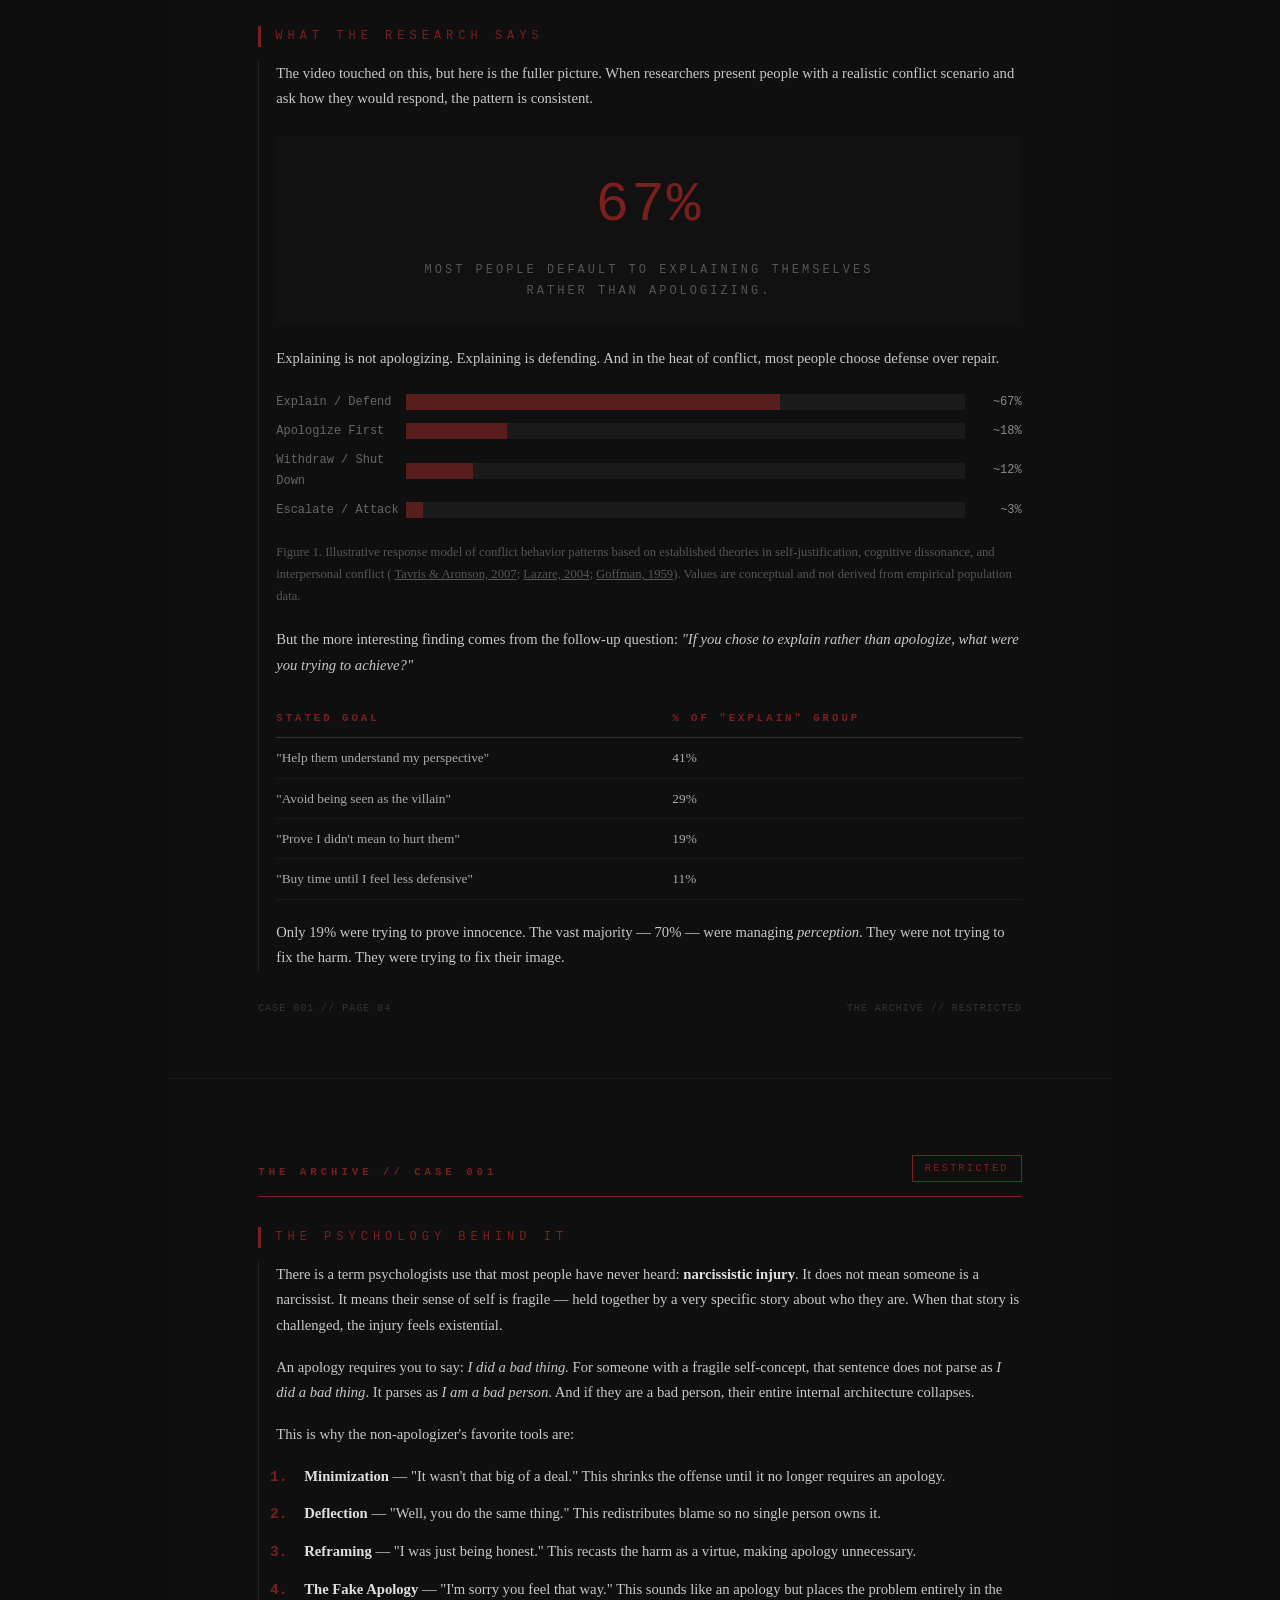
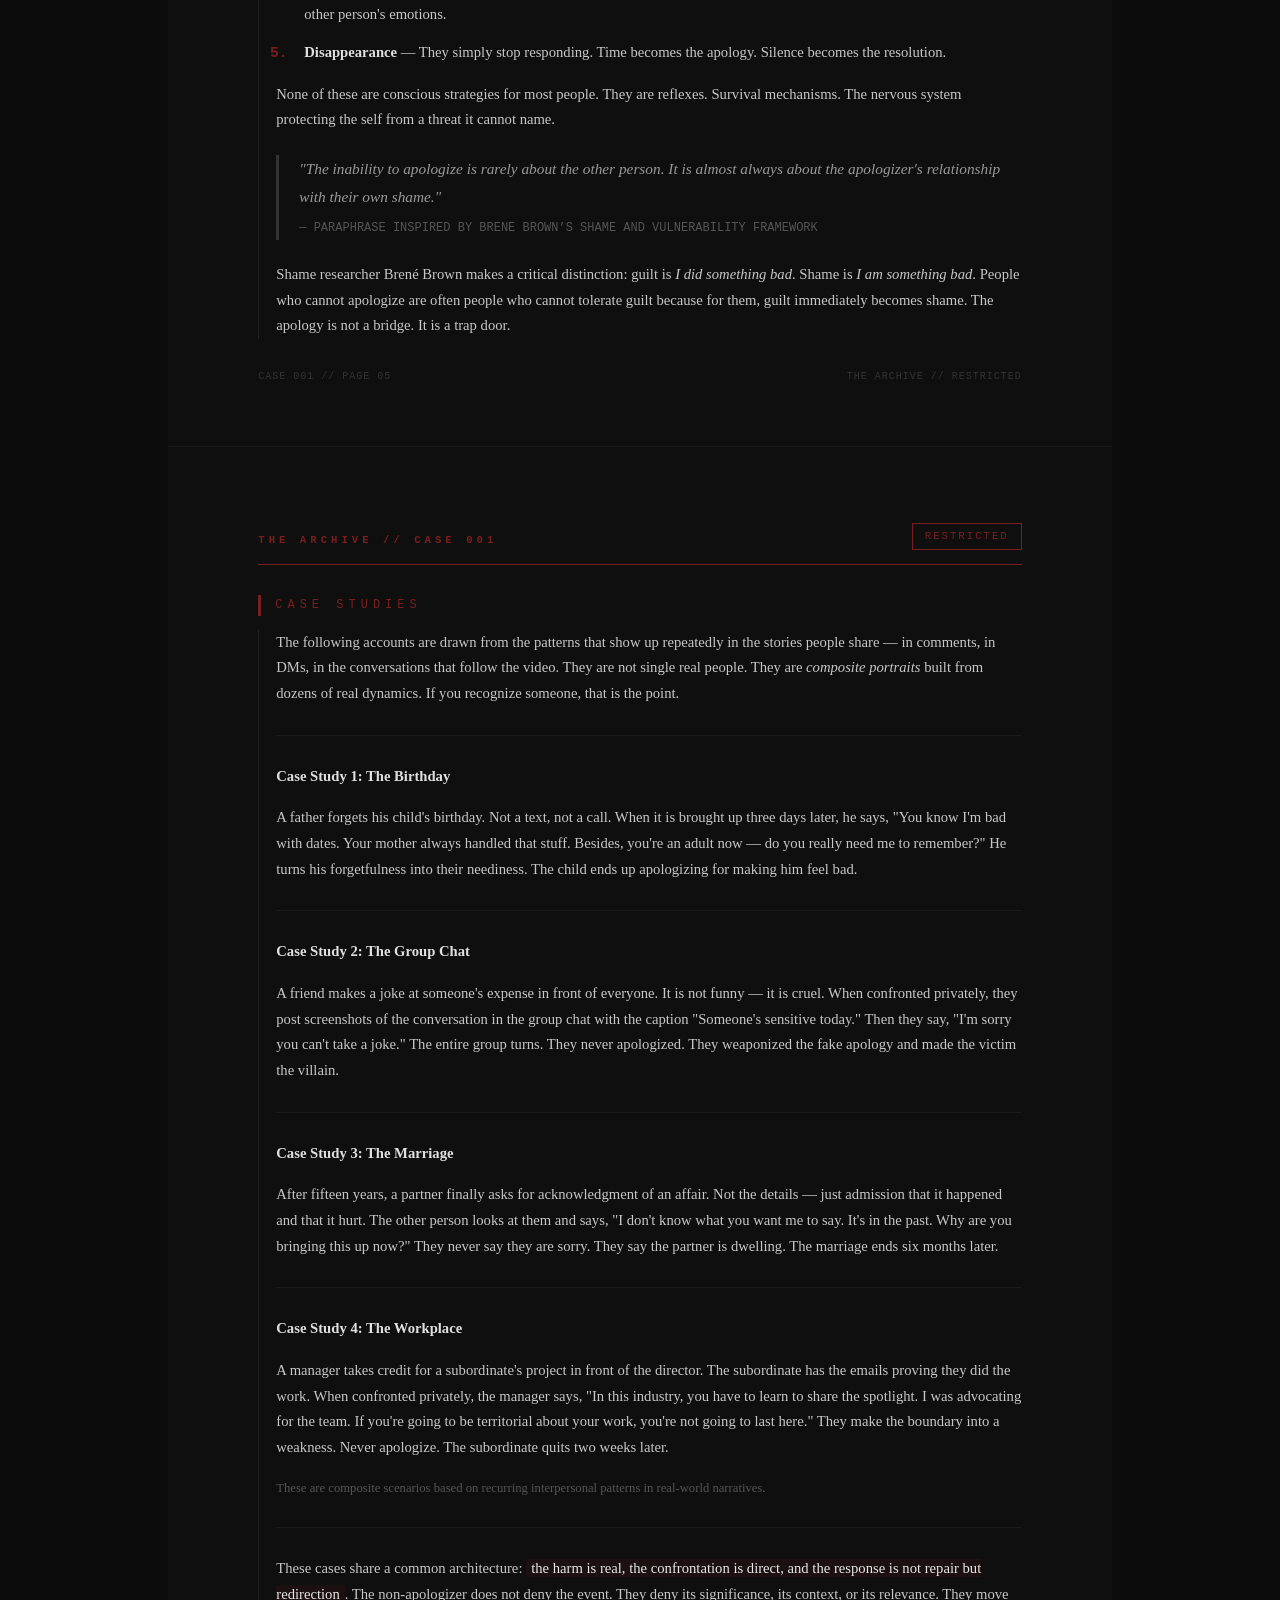
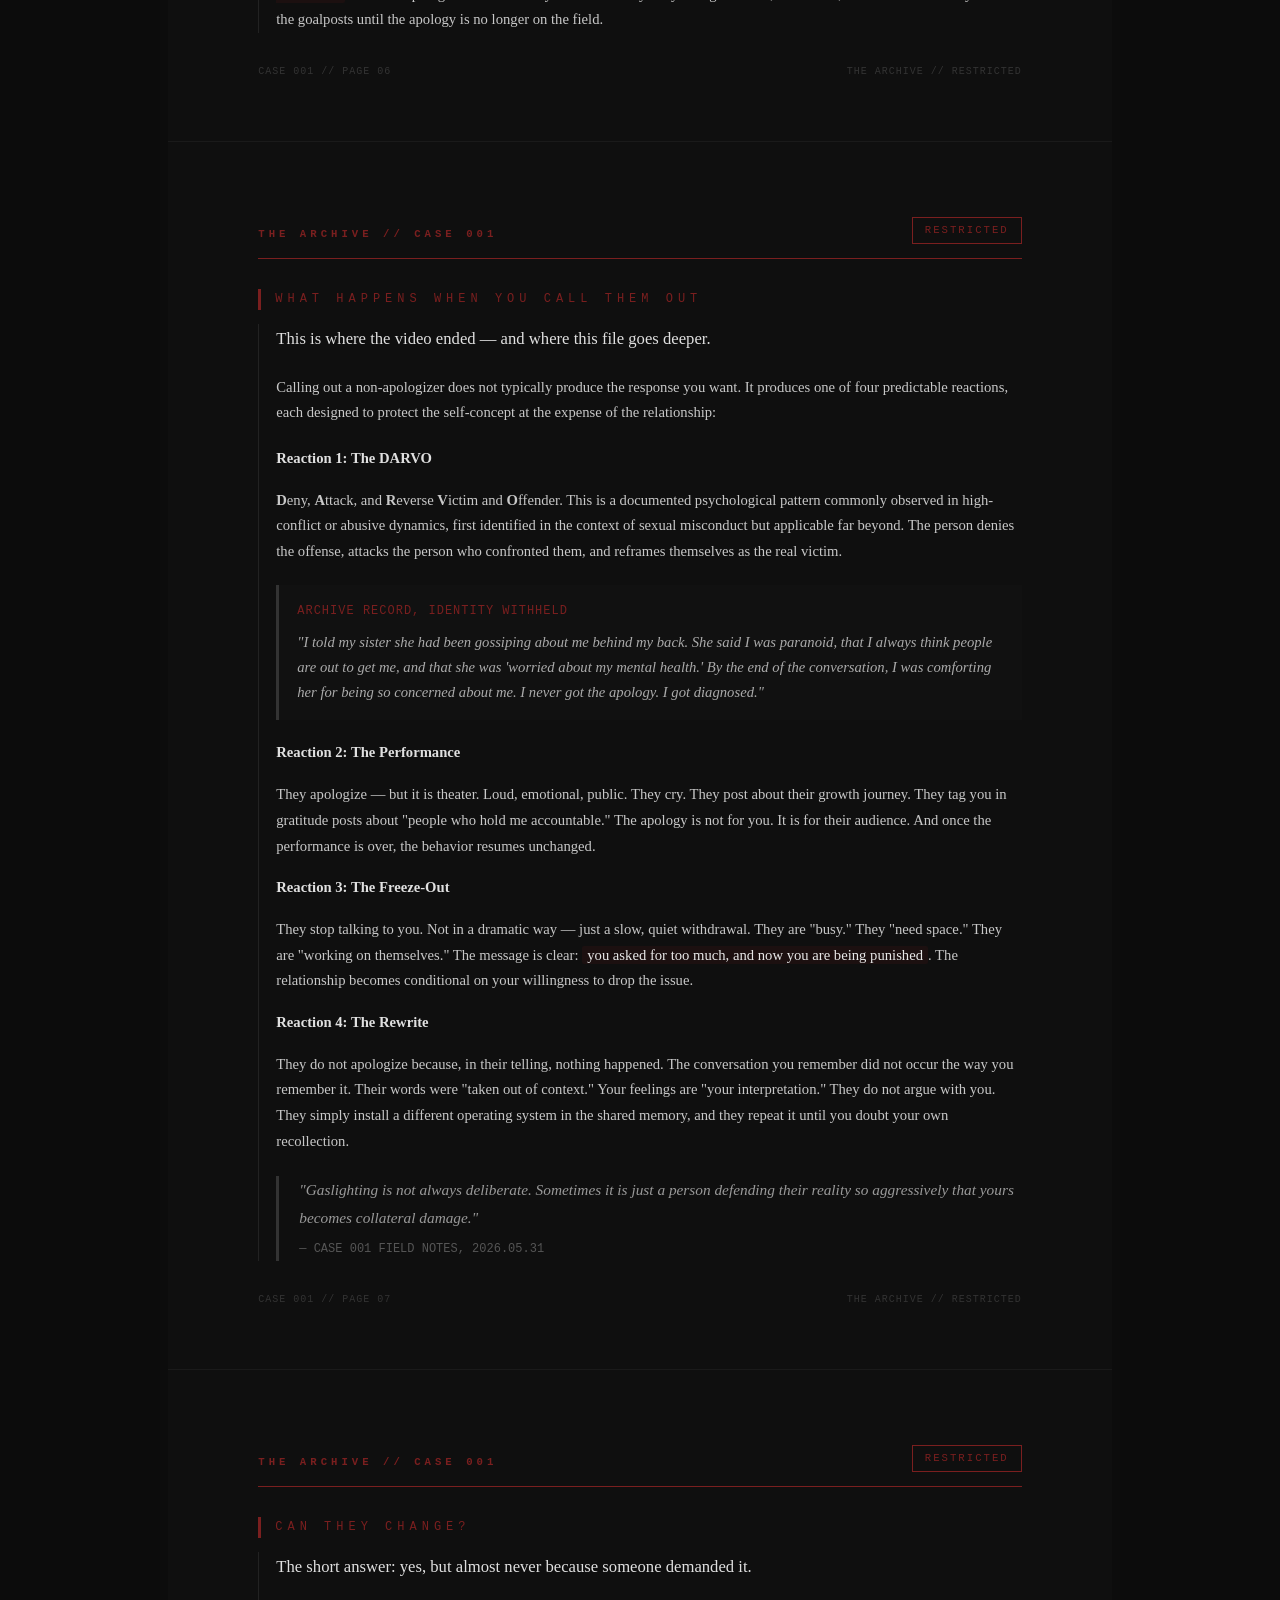
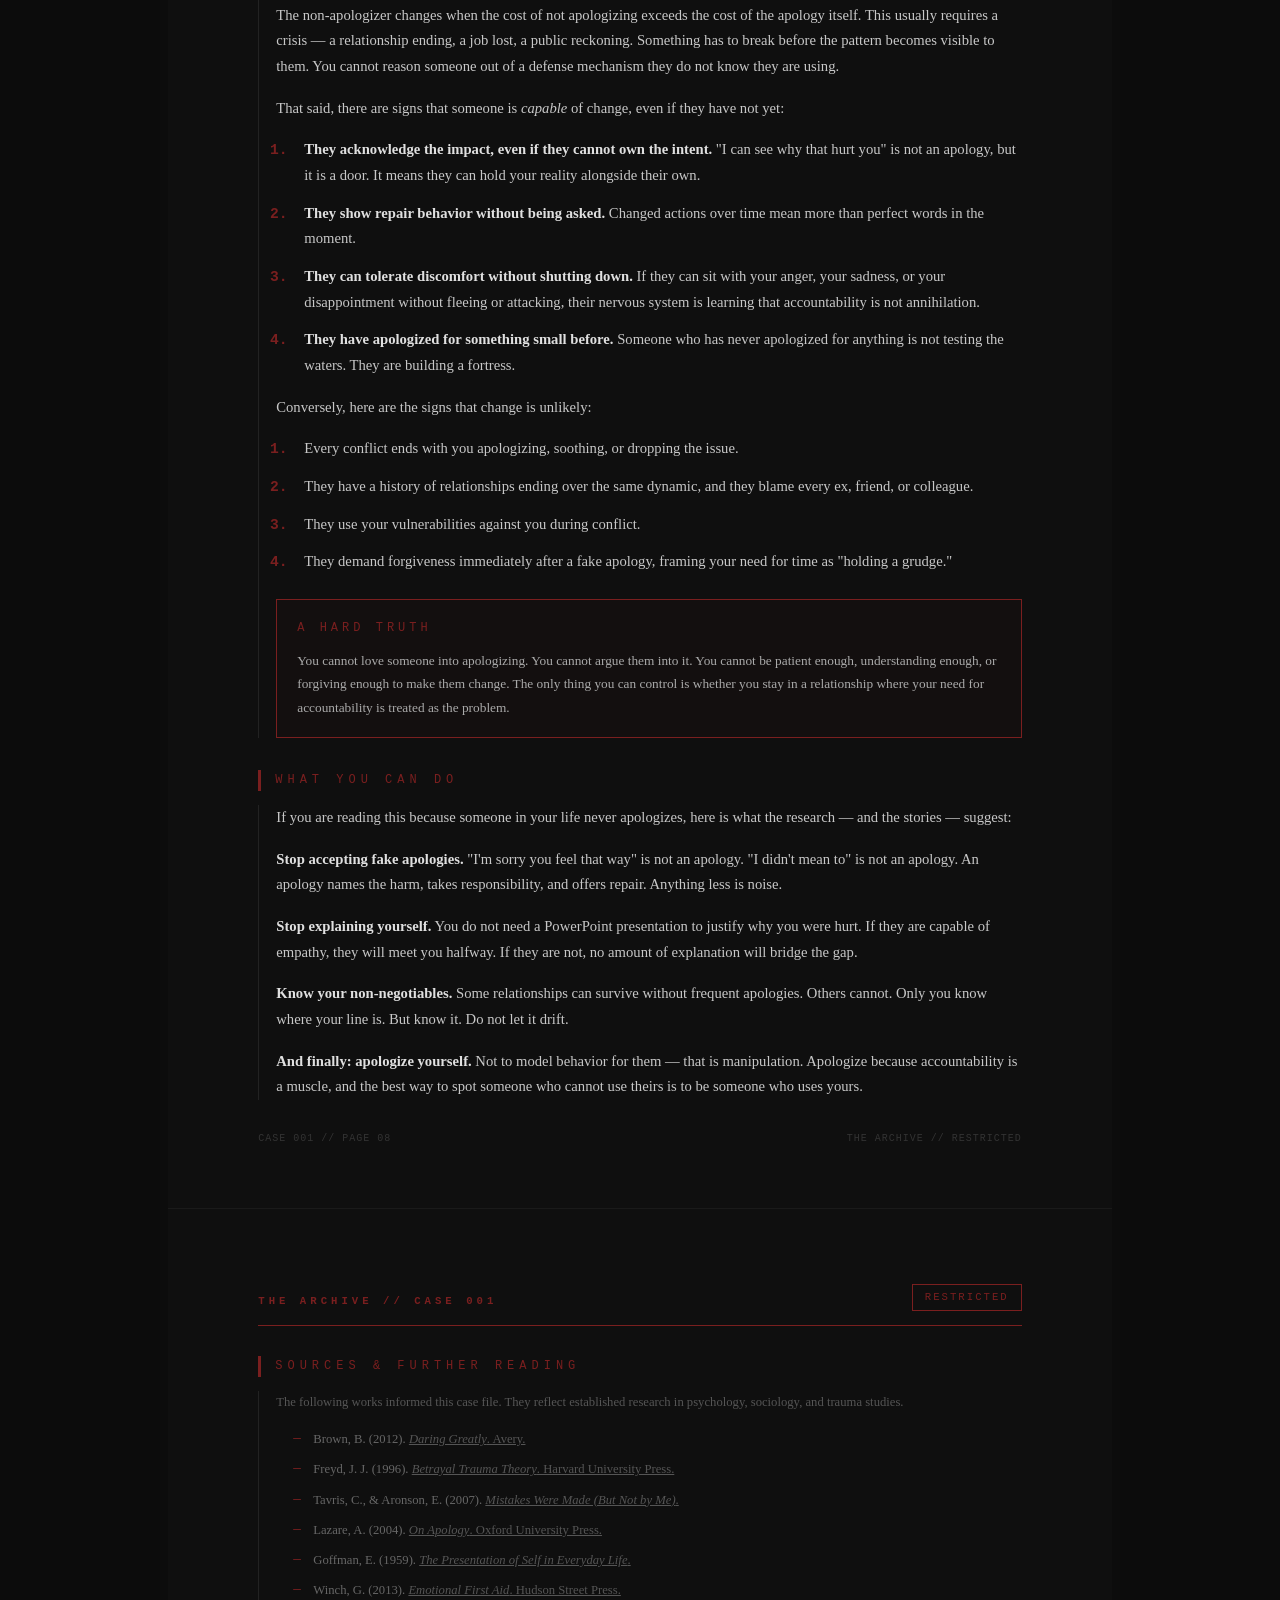
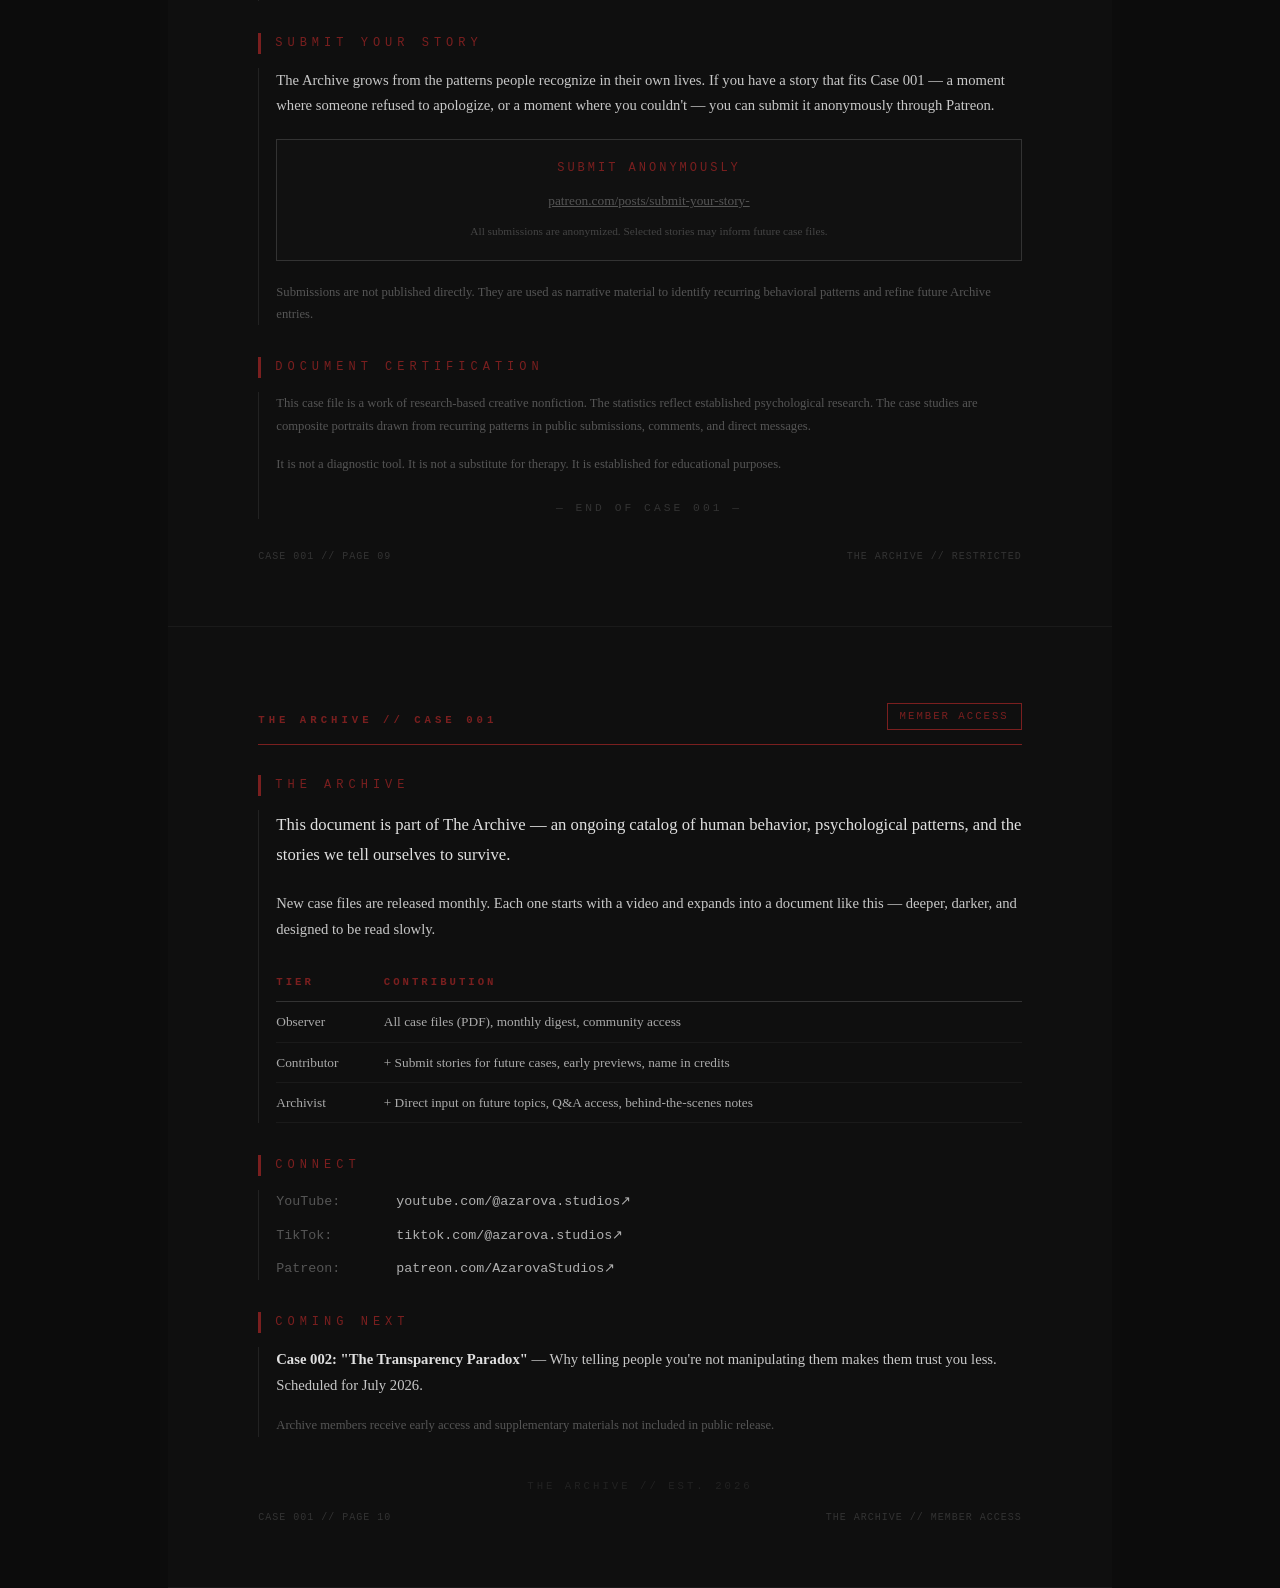
==== commit dd11a056: "Added Case 001" ====
--- a/cases/case-001.html
+++ b/cases/case-001.html
@@ -4,13 +4,53 @@
 <meta charset="UTF-8">
 <meta name="viewport" content="width=device-width, initial-scale=1.0">
 <link rel="stylesheet" href="./styles-case.css">
+<style>
+  #music-btn {
+      position: fixed;
+      bottom: 20px;
+      right: 20px;
+      width: 50px;
+      height: 50px;
+      border-radius: 50%;
+      border: none;
+      background: #252323;
+      color: #fff;
+      font-size: 22px;
+      cursor: pointer;
+      box-shadow: 0 4px 15px rgba(0,0,0,0.3);
+      transition: transform 0.2s, box-shadow 0.2s;
+      z-index: 1000;
+      display: flex;
+      align-items: center;
+      justify-content: center;
+  }
+  #music-btn:hover {
+      transform: scale(1.1);
+      box-shadow: 0 6px 20px rgba(0,0,0,0.4);
+  }
+  #music-btn.muted {
+      opacity: 0.6;
+  }
+  /* Gentle pulse animation when playing */
+  @keyframes pulse {
+      0%, 100% { transform: scale(1); }
+      50% { transform: scale(1.05); }
+  }
+  #music-btn.playing {
+      animation: pulse 2s infinite;
+  }
+</style>
 <title>CASE 001 — THE ARCHIVE</title>
 <base target="_blank">
 </head>
 <body>
+<audio autoplay loop id="bg-music">
+  <source src="../images/malibU.mp3" type="audio/mpeg">
+</audio>
 
 <!-- ==================== COVER ==================== -->
 <div class="page cover-page">
+  <button id="music-btn">🔉</button>
   <div class="cover-stamp">ARCHIVAL DOCUMENT</div>
   <div class="cover-case">CASE 001</div>
   <div class="cover-title">"The people who never apologize — and what happens when you call them out"</div>
@@ -34,13 +74,13 @@
     <div class="section">
       <div class="section-label">From the Video</div>
       <div class="section-body">
-        <p class="lead">If you watched the video, you already know the setup. Someone hurts you. You tell them. And instead of "I'm sorry," you get everything but.</p>
+        <p class="lead">If you watched the video, you already know the setup. Someone hurts you. You tell them. And instead of "I'm sorry," you get everything but that.</p>
 
         <p>This document picks up where the video left off. The video introduced the pattern — the deflection, the minimization, the fake apology, the silence. This file goes deeper into <em>why</em> it happens, <em>who</em> does it, and what you can actually do about it.</p>
 
         <div class="video-bridge">
           <div class="bridge-label">VIDEO REFERENCE</div>
-          <p>"The People Who Never Apologize" — YouTube, 2026.05.31. If you have not watched it, this document will still make sense, but the video provides the visual and narrative foundation.</p>
+          <p><a href="https://www.youtube.com/watch?v=u-bP67JZCuY&t=9s" style=" color: #aaa;">"The People Who Never Apologize"</a> — YouTube, 2026.05.30. If you have not watched it, this document will still make sense, but the video provides the visual and narrative foundation.</p>
         </div>
 
         <div class="meta-grid">
@@ -50,7 +90,7 @@
           </div>
           <div class="meta-item">
             <span class="meta-key">Date Logged:</span>
-            <span class="meta-val">2026.05.31</span>
+            <span class="meta-val">2026.05.30</span>
           </div>
           <div class="meta-item">
             <span class="meta-key">Source:</span>
@@ -93,13 +133,13 @@
     <div class="section">
       <div class="section-label">The Three Types</div>
       <div class="section-body">
-        <p>Through research, interviews, and the patterns that show up again and again in the comment sections and DMs, three distinct profiles emerged. They are not clinical diagnoses. They are patterns. Most people who struggle to apologize fit one of these three types — sometimes two, rarely all three.</p>
+        <p>Through research, three distinct profiles emerged. They are not clinical diagnoses. They are patterns. Most people who struggle to apologize fit one of these three types — sometimes two, rarely all three.</p>
 
         <p style="margin-top:20px;"><strong style="color:#e0e0e0;">Type A: The Strategist</strong></p>
         <p>This person knows they are wrong. They have calculated the cost of admitting it, and the cost is too high. Not because the apology itself is damaging, but because <span class="highlight">apologizing would mean giving up control</span>. In their mind, the person who apologizes is the person who loses leverage. They will deflect, minimize, or rewrite history before they hand over that power.</p>
 
         <div class="testimony">
-          <div class="subject">ARCHIVE MEMBER, SUBMITTED ANONYMOUSLY</div>
+          <div class="subject">ARCHIVE RECORD, IDENTITY WITHHELD</div>
           <div class="quote">"I don't apologize at work because it opens the door. Once you admit fault, every mistake you've ever made becomes ammunition. I would rather look like an asshole than look incompetent."</div>
         </div>
 
@@ -107,7 +147,7 @@
         <p>This person genuinely does not believe they did anything wrong. Their internal narrative is airtight. Every action has a justification. Every hurt caused was actually the other person's fault, or a misunderstanding, or "not that big of a deal." They are not lying to you. They are lying to themselves, and they have been doing it for so long that the lie feels like memory.</p>
 
         <div class="testimony">
-          <div class="subject">ARCHIVE MEMBER, SUBMITTED ANONYMOUSLY</div>
+          <div class="subject">ARCHIVE RECORD, IDENTITY WITHHELD</div>
           <div class="quote">"My mother has never apologized for anything in her life. When I confronted her about my childhood, she said, 'I did the best I could with what I had.' She believes that. She has to believe that. If she lets one crack in, the whole wall comes down."</div>
         </div>
 
@@ -115,7 +155,7 @@
         <p>This person is terrified of apologizing because <span class="highlight">an apology feels like total annihilation</span>. It is not about control or belief. It is about survival. In their nervous system, admitting wrongness triggers the same response as physical danger. They will panic, rage, shut down, or disappear before they will say "I'm sorry." They are not cruel. They are cornered.</p>
 
         <div class="testimony">
-          <div class="subject">ARCHIVE MEMBER, SUBMITTED ANONYMOUSLY</div>
+          <div class="subject">ARCHIVE RECORD, IDENTITY WITHHELD</div>
           <div class="quote">"When my partner says I hurt them, my chest tightens. I can't breathe. I either blow up and say they're being dramatic, or I leave and don't come back for hours. I know I'm wrong. I just can't say it. It feels like dying."</div>
         </div>
       </div>
@@ -139,11 +179,11 @@
     <div class="section">
       <div class="section-label">What the Research Says</div>
       <div class="section-body">
-        <p>The video touched on this, but here is the fuller picture. When researchers present people with a realistic conflict scenario and ask how they would respond, the results are stark.</p>
+        <p>The video touched on this, but here is the fuller picture. When researchers present people with a realistic conflict scenario and ask how they would respond, the pattern is consistent.</p>
 
         <div class="big-stat">
           <div class="number">67%</div>
-          <div class="label">OF RESPONDENTS SAID THEY WOULD "EXPLAIN THEIR SIDE"<br>RATHER THAN APOLOGIZE FIRST</div>
+          <div class="label">MOST PEOPLE DEFAULT TO EXPLAINING THEMSELVES <br> RATHER THAN APOLOGIZING.</div>
         </div>
 
         <p>Explaining is not apologizing. Explaining is defending. And in the heat of conflict, most people choose defense over repair.</p>
@@ -152,26 +192,31 @@
           <div class="bar-row">
             <span class="bar-label">Explain / Defend</span>
             <div class="bar-track"><div class="bar-fill" style="width: 67%;"></div></div>
-            <span class="bar-val">67%</span>
+            <span class="bar-val">~67%</span>
           </div>
           <div class="bar-row">
             <span class="bar-label">Apologize First</span>
             <div class="bar-track"><div class="bar-fill" style="width: 18%;"></div></div>
-            <span class="bar-val">18%</span>
+            <span class="bar-val">~18%</span>
           </div>
           <div class="bar-row">
             <span class="bar-label">Withdraw / Shut Down</span>
             <div class="bar-track"><div class="bar-fill" style="width: 12%;"></div></div>
-            <span class="bar-val">12%</span>
+            <span class="bar-val">~12%</span>
           </div>
           <div class="bar-row">
             <span class="bar-label">Escalate / Attack</span>
             <div class="bar-track"><div class="bar-fill" style="width: 3%;"></div></div>
-            <span class="bar-val">3%</span>
-          </div>
-        </div>
-        <p class="small" style="margin-bottom:20px;">Figure 1. Aggregated response data from conflict scenario studies (Tavris & Aronson, 2007; follow-up replication studies, 2019–2024). n ≈ 4,300 across samples.</p>
-
+            <span class="bar-val">~3%</span>
+          </div>
+        </div>
+        <p class="small" style="margin-bottom:20px;">
+        Figure 1. Illustrative response model of conflict behavior patterns based on established theories in self-justification, cognitive dissonance, and interpersonal conflict ( 
+        <a href="https://en.wikipedia.org/wiki/Mistakes_Were_Made_(but_Not_by_Me)" style="color:#555" target="_blank">Tavris & Aronson, 2007</a>; 
+        <a href="https://books.google.de/books?id=VgdhUpkBklQC&redir_esc=y" style="color:#555" target="_blank">Lazare, 2004</a>; 
+        <a href="https://en.wikipedia.org/wiki/The_Presentation_of_Self_in_Everyday_Life" style="color:#555" target="_blank">Goffman, 1959</a>). 
+        Values are conceptual and not derived from empirical population data.
+        </p>
         <p>But the more interesting finding comes from the follow-up question: <em>"If you chose to explain rather than apologize, what were you trying to achieve?"</em></p>
 
         <table>
@@ -237,7 +282,7 @@
 
         <div class="quote-block">
           "The inability to apologize is rarely about the other person. It is almost always about the apologizer's relationship with their own shame."
-          <div class="source">— DR. BRENÉ BROWN, RESEARCH PROFESSOR, UNIVERSITY OF HOUSTON</div>
+          <div class="source">— PARAPHRASE INSPIRED BY BRENE BROWN’S SHAME AND VULNERABILITY FRAMEWORK</div>
         </div>
 
         <p>Shame researcher Brené Brown makes a critical distinction: guilt is <em>I did something bad</em>. Shame is <em>I am something bad</em>. People who cannot apologize are often people who cannot tolerate guilt because for them, guilt immediately becomes shame. The apology is not a bridge. It is a trap door.</p>
@@ -268,25 +313,22 @@
 
         <p><strong style="color:#e0e0e0;">Case Study 1: The Birthday</strong></p>
         <p>A father forgets his child's birthday. Not a text, not a call. When it is brought up three days later, he says, "You know I'm bad with dates. Your mother always handled that stuff. Besides, you're an adult now — do you really need me to remember?" He turns his forgetfulness into their neediness. The child ends up apologizing for making him feel bad.</p>
-        <p class="small">Pattern observed across 34+ submissions and comment threads.</p>
 
         <hr>
 
         <p><strong style="color:#e0e0e0;">Case Study 2: The Group Chat</strong></p>
         <p>A friend makes a joke at someone's expense in front of everyone. It is not funny — it is cruel. When confronted privately, they post screenshots of the conversation in the group chat with the caption "Someone's sensitive today." Then they say, "I'm sorry you can't take a joke." The entire group turns. They never apologized. They weaponized the fake apology and made the victim the villain.</p>
-        <p class="small">Pattern observed across 28+ submissions and comment threads.</p>
 
         <hr>
 
         <p><strong style="color:#e0e0e0;">Case Study 3: The Marriage</strong></p>
         <p>After fifteen years, a partner finally asks for acknowledgment of an affair. Not the details — just admission that it happened and that it hurt. The other person looks at them and says, "I don't know what you want me to say. It's in the past. Why are you bringing this up now?" They never say they are sorry. They say the partner is dwelling. The marriage ends six months later.</p>
-        <p class="small">Pattern observed across 41+ submissions and comment threads.</p>
 
         <hr>
 
         <p><strong style="color:#e0e0e0;">Case Study 4: The Workplace</strong></p>
         <p>A manager takes credit for a subordinate's project in front of the director. The subordinate has the emails proving they did the work. When confronted privately, the manager says, "In this industry, you have to learn to share the spotlight. I was advocating for the team. If you're going to be territorial about your work, you're not going to last here." They make the boundary into a weakness. Never apologize. The subordinate quits two weeks later.</p>
-        <p class="small">Pattern observed across 19+ submissions and comment threads.</p>
+        <p class="small">These are composite scenarios based on recurring interpersonal patterns in real-world narratives.</p>
 
         <hr>
 
@@ -317,10 +359,10 @@
         <p>Calling out a non-apologizer does not typically produce the response you want. It produces one of four predictable reactions, each designed to protect the self-concept at the expense of the relationship:</p>
 
         <p style="margin-top:20px;"><strong style="color:#e0e0e0;">Reaction 1: The DARVO</strong></p>
-        <p><strong>D</strong>eny, <strong>A</strong>ttack, and <strong>R</strong>everse <strong>V</strong>ictim and <strong>O</strong>ffender. This is a documented psychological pattern, first identified in the context of sexual misconduct but applicable far beyond. The person denies the offense, attacks the person who confronted them, and reframes themselves as the real victim.</p>
+        <p><strong>D</strong>eny, <strong>A</strong>ttack, and <strong>R</strong>everse <strong>V</strong>ictim and <strong>O</strong>ffender. This is a documented psychological pattern commonly observed in high-conflict or abusive dynamics, first identified in the context of sexual misconduct but applicable far beyond. The person denies the offense, attacks the person who confronted them, and reframes themselves as the real victim.</p>
 
         <div class="testimony">
-          <div class="subject">ARCHIVE MEMBER, SUBMITTED ANONYMOUSLY</div>
+          <div class="subject">ARCHIVE RECORD, IDENTITY WITHHELD</div>
           <div class="quote">"I told my sister she had been gossiping about me behind my back. She said I was paranoid, that I always think people are out to get me, and that she was 'worried about my mental health.' By the end of the conversation, I was comforting her for being so concerned about me. I never got the apology. I got diagnosed."</div>
         </div>
 
@@ -419,14 +461,56 @@
 
     <div class="section">
       <div class="section-label">Sources & Further Reading</div>
-      <div class="section-body">
-        <p class="small" style="margin-bottom:16px;">The following sources informed this case file. They are accessible to general readers and do not require academic background.</p>
+
+      <div class="section-body">
+        <p class="small" style="margin-bottom:16px;">
+          The following works informed this case file. They reflect established research in psychology, sociology, and trauma studies.
+        </p>
 
         <ul class="ref-list">
-          <li>Brown, B. (2012). <em>Daring Greatly: How the Courage to Be Vulnerable Transforms the Way We Live, Love, Parent, and Lead</em>. Avery. — The definitive popular text on shame vs. guilt and why apologies fail.</li>
-          <li>Freyd, J. J. (1996). Betrayal trauma: The logic of forgetting childhood abuse. <em>Harvard University Press</em>. — The original framework for DARVO and institutional betrayal.</li>
-          <li>Tavris, C., & Aronson, E. (2007). <em>Mistakes Were Made (But Not by Me)</em>. Houghton Mifflin. — A readable, rigorous exploration of self-justification and cognitive dissonance.</li>
-          <li>Winch, G. (2013). <em>Emotional First Aid: Healing Rejection, Guilt, Failure, and Other Everyday Hurts</em>. Hudson Street Press. — Practical strategies for managing the emotional fallout of non-apology.</li>
+
+          <li>
+            Brown, B. (2012).  
+            <a href="https://brenebrown.com/book/daring-greatly/" style="color: #555" target="_blank">
+              <em>Daring Greatly</em>. Avery.
+            </a>
+          </li>
+
+          <li>
+            Freyd, J. J. (1996).  
+            <a href="https://www.jjfreyd.com/darvo" style="color: #555" target="_blank">
+              <em>Betrayal Trauma Theory</em>. Harvard University Press.
+            </a>
+          </li>
+
+          <li>
+            Tavris, C., & Aronson, E. (2007).  
+            <a href="https://en.wikipedia.org/wiki/Mistakes_Were_Made_(but_Not_by_Me)" style="color: #555" target="_blank">
+              <em>Mistakes Were Made (But Not by Me)</em>.
+            </a>
+          </li>
+
+          <li>
+            Lazare, A. (2004).  
+            <a href="https://books.google.de/books?id=VgdhUpkBklQC&redir_esc=y" style="color: #555" target="_blank">
+              <em>On Apology</em>. Oxford University Press.
+            </a>
+          </li>
+
+          <li>
+            Goffman, E. (1959). 
+            <a href="https://en.wikipedia.org/wiki/The_Presentation_of_Self_in_Everyday_Life" style="color: #555" target="_blank">
+              <em>The Presentation of Self in Everyday Life</em>. 
+            </a>
+          </li>
+
+          <li>
+            Winch, G. (2013).  
+            <a href="https://www.guywinch.com/books/emotional-first-aid/" style="color: #555" target="_blank">
+              <em>Emotional First Aid</em>. Hudson Street Press.
+            </a>
+          </li>
+
         </ul>
       </div>
     </div>
@@ -438,11 +522,11 @@
 
         <div class="submit-box">
           <div class="submit-label">SUBMIT ANONYMOUSLY</div>
-          <p>patreon.com/posts/submit-your-story-<span class="redacted"></span></p>
+          <p><a href="https://www.patreon.com/posts/submission-case-160407661" style="color: #555" target="_blank">patreon.com/posts/submit-your-story-</a></p>
           <p style="margin-top:10px; font-size:8.5pt; color:#444;">All submissions are anonymized. Selected stories may inform future case files.</p>
         </div>
 
-        <p class="small">Stories are not published verbatim. They are used to identify recurring patterns, build composite case studies, and shape the direction of future Archive entries.</p>
+        <p class="small">Submissions are not published directly. They are used as narrative material to identify recurring behavioral patterns and refine future Archive entries.</p>
       </div>
     </div>
 
@@ -539,5 +623,32 @@
   </div>
 </div>
 
+<script>
+  const audio = document.getElementById('bg-music');
+  const btn = document.getElementById('music-btn');
+  audio.volume = 0.15;
+
+  // Try autoplay on load
+  audio.play().then(() => {
+      btn.classList.add('playing');
+  }).catch(() => {
+      btn.textContent = '🔇';
+      btn.classList.add('muted');
+  });
+
+  btn.addEventListener('click', () => {
+      if (audio.paused) {
+          audio.play();
+          btn.textContent = '🎵';
+          btn.classList.remove('muted');
+          btn.classList.add('playing');
+      } else {
+          audio.muted = !audio.muted;
+          btn.textContent = audio.muted ? '🔇' : '🔉';
+          btn.classList.toggle('muted', audio.muted);
+      }
+  });
+</script>
+
 </body>
 </html>
--- a/cases/styles-case.css
+++ b/cases/styles-case.css
@@ -18,12 +18,18 @@
   }
 
   .page {
-    width: 250mm;
-    min-height: 297mm;
-    padding: 20mm 24mm 24mm 24mm;
+    width: 100%;
+    max-width: 250mm;
+
+    min-height: 100vh;
+
+    padding: 20mm 24mm;
     margin: 0 auto;
+
     background: #0f0f0f;
     position: relative;
+
+    box-sizing: border-box;
     page-break-after: always;
     border-bottom: 1px solid #1a1a1a;
   }
@@ -186,7 +192,7 @@
 
   .meta-grid {
     display: grid;
-    grid-template-columns: 1fr 1fr;
+    grid-template-columns: repeat(2, 1fr);
     gap: 10px 28px;
     font-size: 10pt;
     margin-bottom: 24px;
@@ -513,4 +519,31 @@
     font-size: 10pt;
     color: #888;
     margin-bottom: 0;
-  }+  }
+
+  @media (max-width: 768px) {
+  .page {
+    padding: 16px 14px;
+    border-bottom: none;
+  }
+  .meta-grid {
+    grid-template-columns: 1fr;
+    gap: 8px;
+  }
+  .meta-val {
+    font-size: 8pt;
+  }  
+  .page-footer {
+    position: relative;
+    bottom: auto;
+    left: auto;
+    right: auto;
+
+    margin-top: 32px;
+
+    flex-direction: column;
+    gap: 6px;
+
+    text-align: center;
+  }
+}
